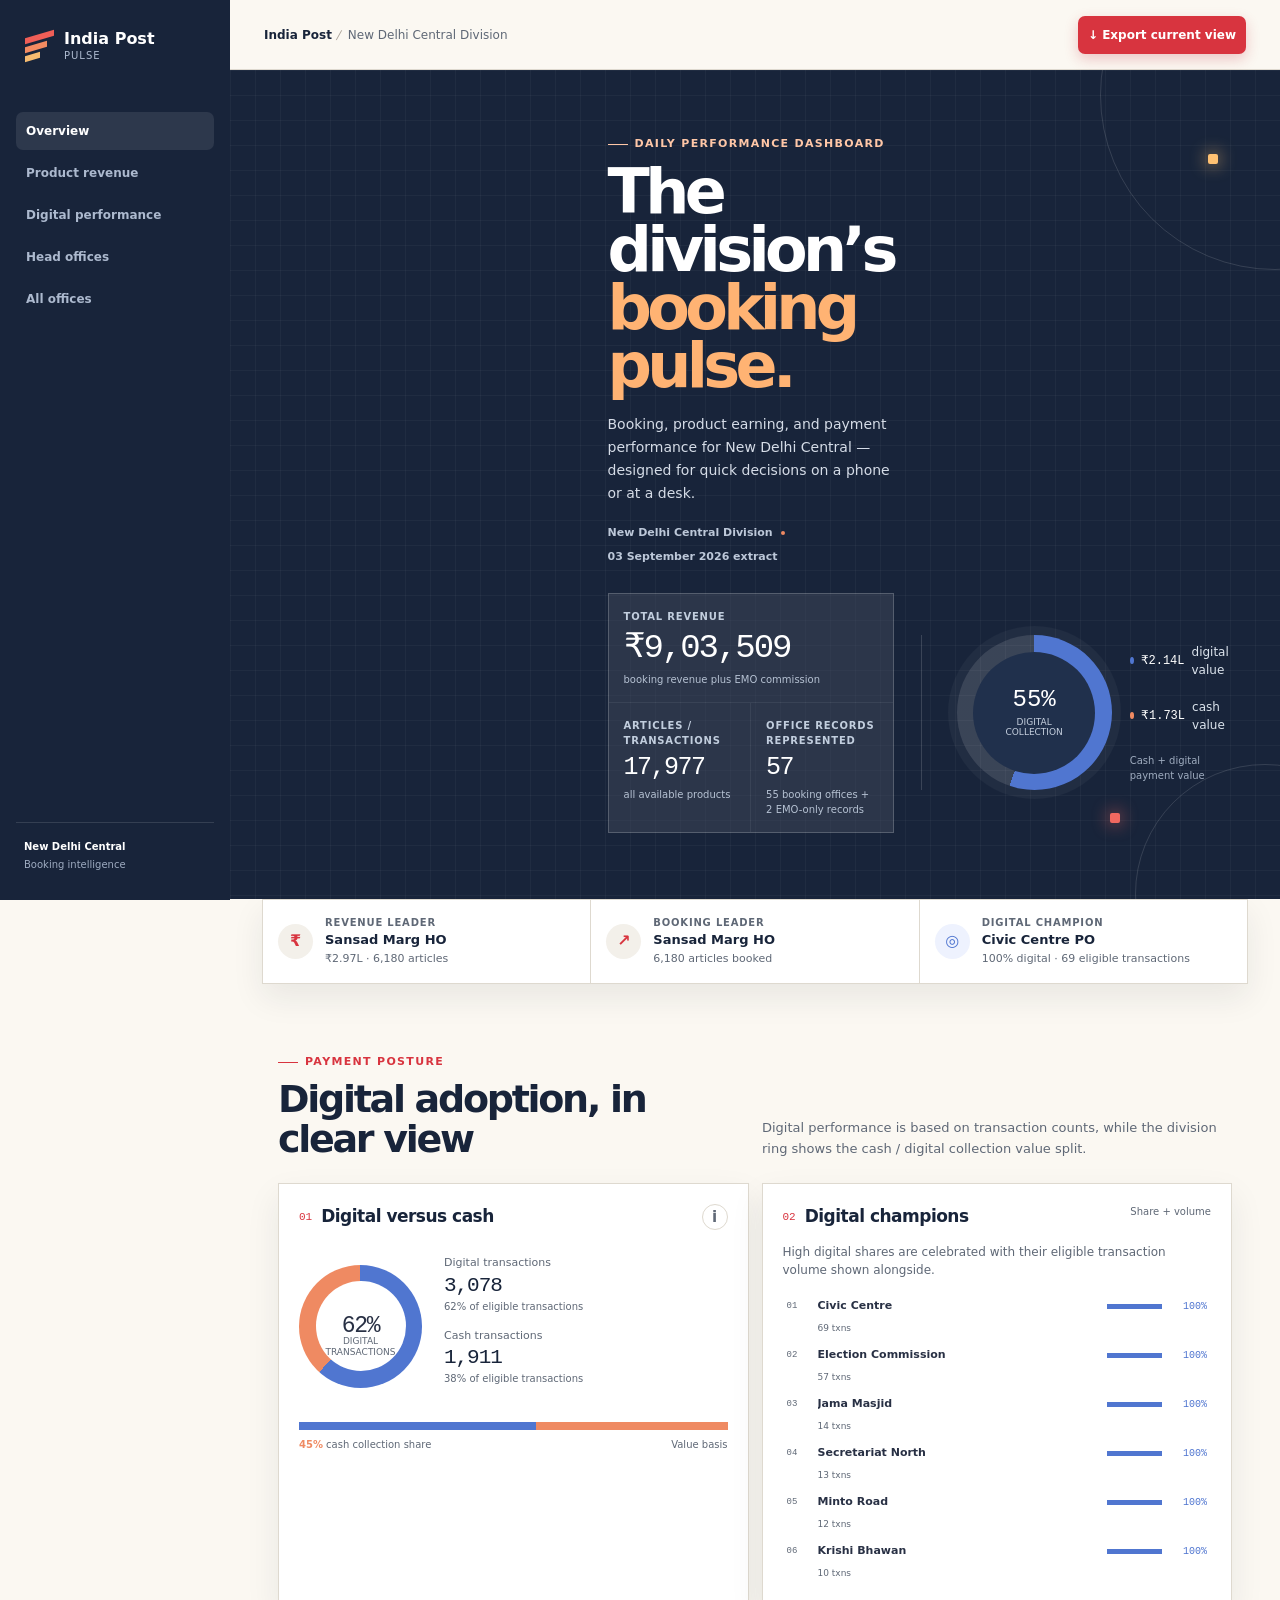
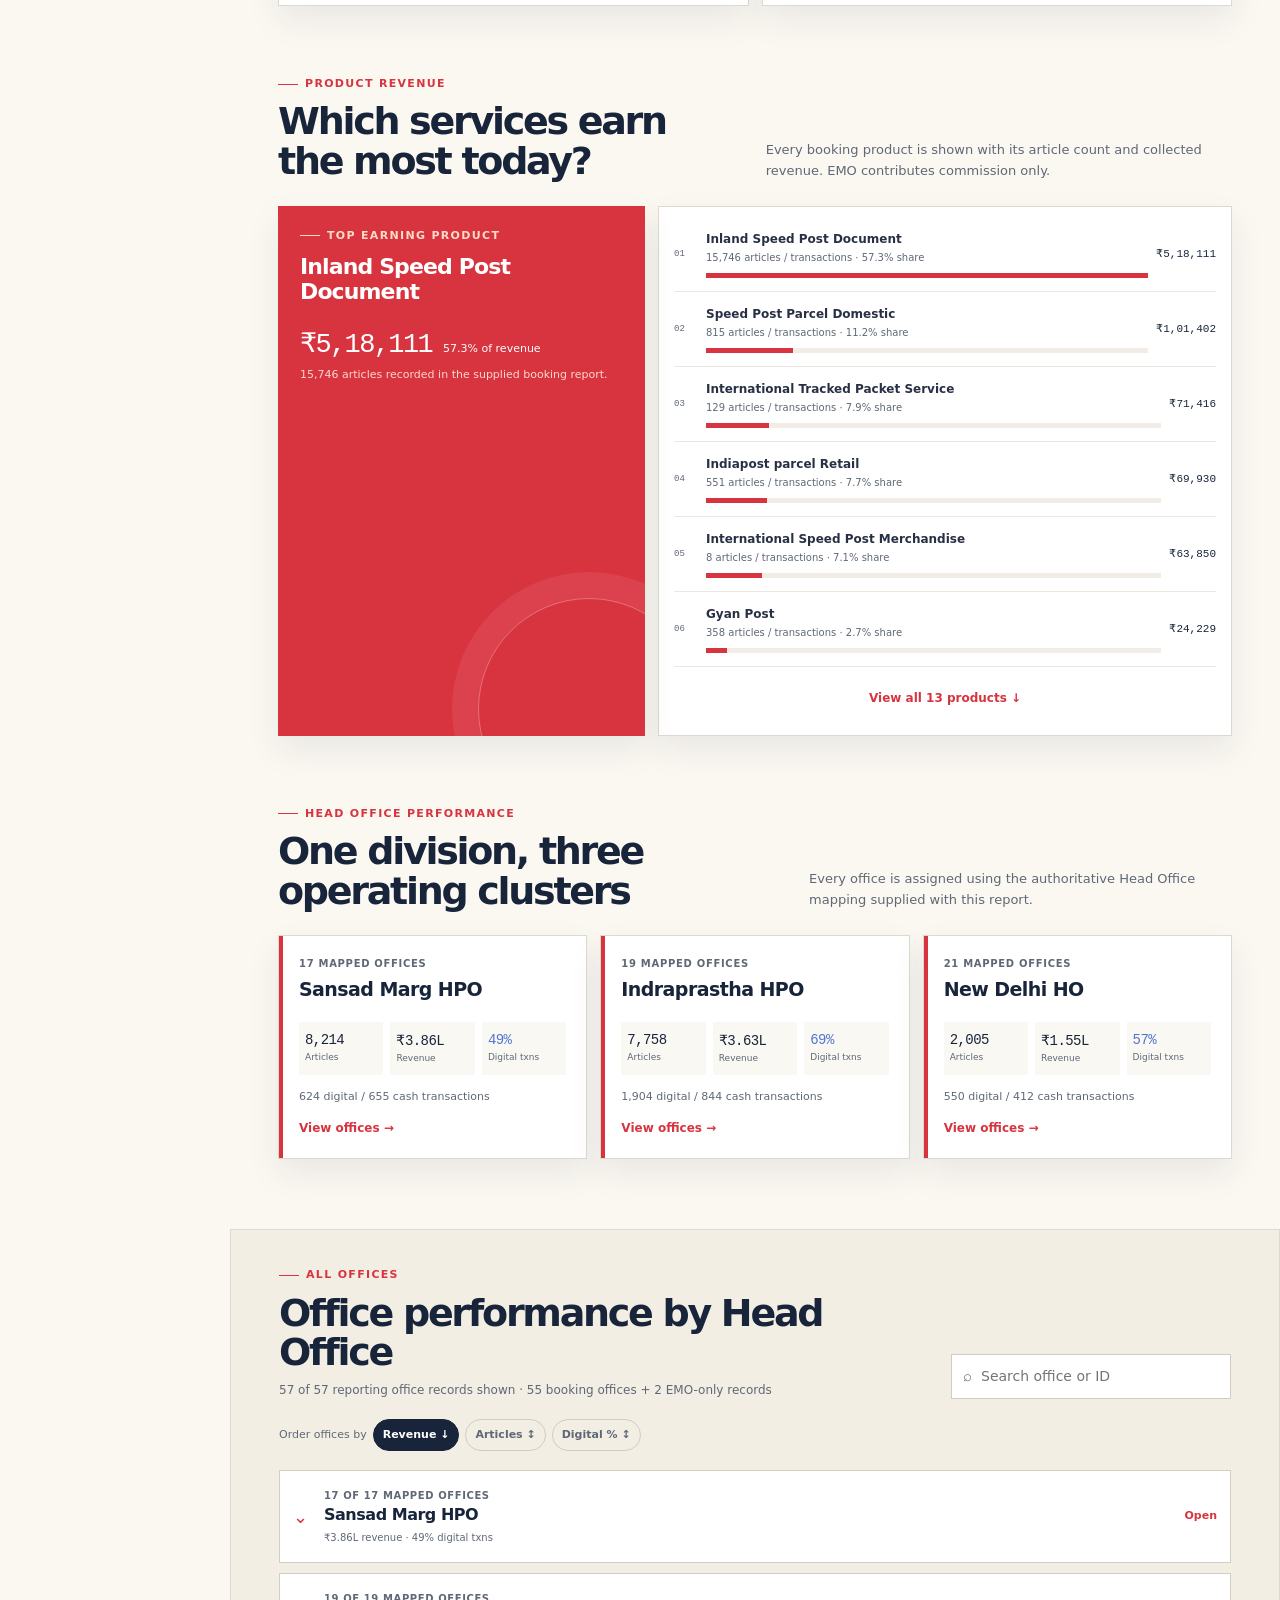
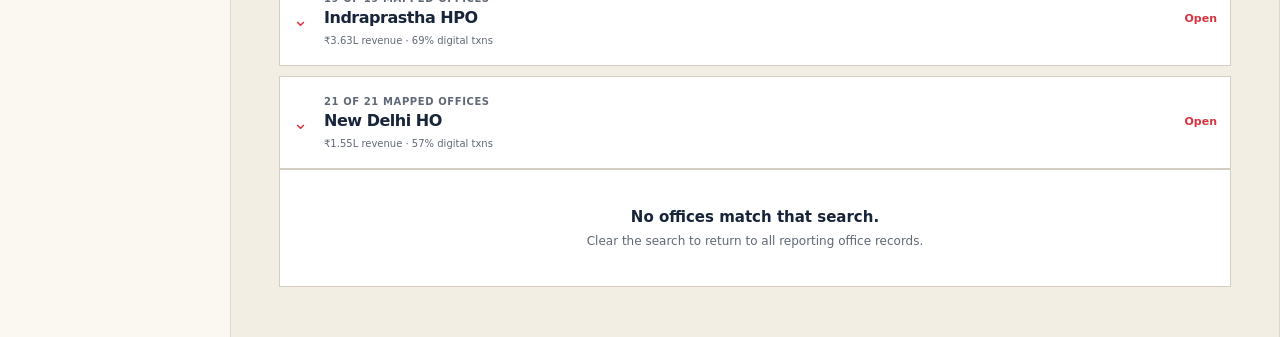
==== index.html @ abb24cf6 "Add files via upload" ====
<!doctype html>
<html lang="en">
<head>
  <meta charset="UTF-8" />
  <meta name="viewport" content="width=device-width, initial-scale=1.0" />
  <meta name="theme-color" content="#18243a" />
  <title>India Post Pulse — New Delhi Central</title>
  <link rel="stylesheet" href="styles.css" />
</head>
<body>
  <a class="skip-link" href="#head-offices">Skip to Head Office performance</a>
  <aside class="rail" aria-label="Dashboard navigation">
    <a class="brand" href="#overview"><span class="brand-seal" aria-hidden="true"><i></i><i></i><i></i></span><span><b>India Post</b><small>Pulse</small></span></a>
    <nav><a href="#overview" class="active">Overview</a><a href="#products">Product revenue</a><a href="#digital">Digital performance</a><a href="#head-offices">Head offices</a><a href="#all-offices">All offices</a></nav>
    <p class="rail-note"><b>New Delhi Central</b><span>Booking intelligence</span></p>
  </aside>
  <main>
    <header class="masthead">
      <p><span>India Post</span><i>/</i> New Delhi Central Division</p>
      <button class="export" type="button" data-action="export" onclick="reportAction(this)">↓ Export current view</button>
    </header>

    <section class="hero" id="overview" aria-labelledby="hero-title">
      <div class="route-art" aria-hidden="true"><i class="orbit a"></i><i class="orbit b"></i><i class="parcel p1"></i><i class="parcel p2"></i></div>
      <div class="hero-intro"><p class="kicker"><span></span> Daily performance dashboard</p><h1 id="hero-title">The division’s<br><em>booking pulse.</em></h1><p>Booking, product earning, and payment performance for New Delhi Central — designed for quick decisions on a phone or at a desk.</p><div class="hero-meta"><span>New Delhi Central Division</span><i></i><span>03 September 2026 extract</span></div></div>
      <div class="hero-kpis" aria-label="Consolidated key performance indicators">
        <article><p>Total revenue</p><strong id="revenue-total">—</strong><small id="revenue-note">booking revenue plus EMO commission</small></article>
        <article><p>Articles / transactions</p><strong id="article-total">—</strong><small>all available products</small></article>
        <article><p>Office records represented</p><strong id="office-total">—</strong><small>55 booking offices + 2 EMO-only records</small></article>
      </div>
      <div class="hero-mix"><div class="hero-ring" id="hero-ring"><div><b id="digital-value-pct">—</b><span>digital<br>collection</span></div></div><p><span class="dot blue"></span><b id="digital-value">—</b> digital value</p><p><span class="dot orange"></span><b id="cash-value">—</b> cash value</p><small>Cash + digital payment value</small></div>
    </section>

    <section class="quick-signals" aria-label="Data-derived performance insights">
      <article><span>₹</span><div><p>Revenue leader</p><strong id="revenue-leader">Loading</strong><small id="revenue-leader-detail">—</small></div></article>
      <article><span>↗</span><div><p>Booking leader</p><strong id="article-leader">Loading</strong><small id="article-leader-detail">—</small></div></article>
      <article class="digital-signal"><span>◎</span><div><p>Digital champion</p><strong id="digital-leader">Loading</strong><small id="digital-leader-detail">—</small></div></article>
    </section>

    <section class="section-heading" id="digital"><div><p class="kicker dark"><span></span> Payment posture</p><h2>Digital adoption, in clear view</h2></div><p>Digital performance is based on transaction counts, while the division ring shows the cash / digital collection value split.</p></section>
    <section class="digital-grid">
      <article class="split-card"><div class="card-heading"><div><span>01</span><h3>Digital versus cash</h3></div><button type="button" data-action="mix-info" onclick="reportAction(this)" aria-label="Explain the payment calculations">i</button></div><div class="split-main"><div class="value-ring" id="transaction-ring"><b id="digital-txn-pct">—</b><small>digital<br>transactions</small></div><div class="transaction-stat"><p>Digital transactions</p><strong id="digital-count">—</strong><small id="digital-count-detail">—</small><p>Cash transactions</p><strong id="cash-count">—</strong><small id="cash-count-detail">—</small></div></div><div class="value-bar"><i id="digital-bar"></i></div><div class="split-caption"><span><b id="cash-value-pct">—</b> cash collection share</span><span>Value basis</span></div></article>
      <article class="champion-card"><div class="card-heading"><div><span>02</span><h3>Digital champions</h3></div><small>Share + volume</small></div><p class="card-copy">High digital shares are celebrated with their eligible transaction volume shown alongside.</p><div id="champion-list" class="champion-list"></div></article>
    </section>

    <section class="section-heading" id="products"><div><p class="kicker dark"><span></span> Product revenue</p><h2>Which services earn the most today?</h2></div><p>Every booking product is shown with its article count and collected revenue. EMO contributes commission only.</p></section>
    <section class="product-section">
      <article class="product-highlight"><p class="kicker"><span></span> Top earning product</p><strong id="top-product-name">Loading</strong><div><b id="top-product-revenue">—</b><span id="top-product-share">—</span></div><p id="top-product-detail">—</p></article>
      <div><div class="product-list" id="product-list" aria-label="Revenue by product and service"></div><button class="view-products" id="view-products" type="button" data-action="products" onclick="reportAction(this)" aria-expanded="false">View all products <span>↓</span></button></div>
    </section>

    <section class="section-heading" id="head-offices"><div><p class="kicker dark"><span></span> Head Office performance</p><h2>One division, three operating clusters</h2></div><p>Every office is assigned using the authoritative Head Office mapping supplied with this report.</p></section>
    <section class="hpo-summary" id="hpo-summary" aria-label="Head Office performance summary"></section>

    <section class="office-section" id="all-offices" aria-labelledby="offices-title">
      <div class="office-head"><div><p class="kicker dark"><span></span> All offices</p><h2 id="offices-title">Office performance by Head Office</h2><p id="office-status" role="status">Preparing grouped office performance</p></div><label class="search"><span aria-hidden="true">⌕</span><span class="visually-hidden">Search offices</span><input id="office-search" type="search" placeholder="Search office or ID" autocomplete="off"><button type="button" data-action="clear-search" onclick="reportAction(this)" hidden aria-label="Clear office search">×</button></label></div>
      <div class="sort-row"><span>Order offices by</span><button type="button" data-action="sort" data-key="revenue" onclick="reportAction(this)" class="active">Revenue <i>↓</i></button><button type="button" data-action="sort" data-key="articles" onclick="reportAction(this)">Articles <i>↕</i></button><button type="button" data-action="sort" data-key="digitalTxnPct" onclick="reportAction(this)">Digital % <i>↕</i></button></div>
      <div id="office-groups" class="office-groups"></div>
      <div id="empty-state" class="empty" hidden><b>No offices match that search.</b><span>Clear the search to return to all reporting office records.</span></div>
    </section>
  </main>
  <nav class="mobile-nav" aria-label="Mobile dashboard navigation"><a href="#overview">Overview</a><a href="#products">Products</a><a href="#digital">Digital</a><a href="#head-offices">HPO</a><a href="#all-offices">Offices</a></nav>
  <dialog id="office-dialog" aria-labelledby="office-dialog-title"><button type="button" class="close" data-action="close-office" onclick="reportAction(this)" aria-label="Close office detail">×</button><div id="office-dialog-content"></div></dialog>
  <div id="toast" class="toast" role="status" aria-live="polite" hidden></div>
  <script src="app.js"></script>
</body>
</html>
---- styles.css ----
:root{--ink:#18243a;--ink2:#243553;--red:#d8343f;--red2:#a9192d;--orange:#ef8a62;--paper:#fbf8f2;--cream:#f3eee4;--white:#fff;--line:#ded9cf;--text:#283044;--muted:#5f6876;--digital:#5076d0;--mint:#29795f;--shadow:0 14px 32px rgba(30,39,56,.08);--sans:Inter,ui-sans-serif,system-ui,-apple-system,BlinkMacSystemFont,"Segoe UI",sans-serif;--mono:"SFMono-Regular",Consolas,monospace}*{box-sizing:border-box}html{scroll-behavior:smooth}body{margin:0;background:var(--paper);color:var(--text);font:16px/1.5 var(--sans)}button,input{font:inherit}button{cursor:pointer}button:focus-visible,a:focus-visible,input:focus-visible{outline:3px solid #f6b34d;outline-offset:3px}.skip-link{position:fixed;z-index:100;top:-60px;left:16px;padding:10px 14px;background:var(--ink);color:#fff;text-decoration:none}.skip-link:focus{top:14px}.visually-hidden{position:absolute;width:1px;height:1px;overflow:hidden;clip-path:inset(50%);white-space:nowrap}.rail{display:none}main{padding-bottom:67px}.masthead{display:flex;align-items:center;justify-content:space-between;min-height:58px;padding:0 17px;border-bottom:1px solid var(--line);background:var(--paper)}.masthead p{margin:0;color:var(--muted);font-size:12px}.masthead p span{color:var(--ink);font-weight:800}.masthead p i{padding:0 4px;color:#aca399}.export{min-height:38px;border:0;border-radius:7px;padding:0 10px;background:var(--red);color:#fff;font-size:12px;font-weight:800;box-shadow:0 5px 14px rgba(190,30,48,.23);transition:.18s}.export:hover{background:var(--red2);transform:translateY(-1px)}.hero{position:relative;isolation:isolate;display:grid;gap:27px;overflow:hidden;padding:39px 20px 29px;background:var(--ink);color:#fff}.hero:before{position:absolute;z-index:-2;inset:0;background:radial-gradient(circle at 93% 10%,rgba(231,88,70,.57),transparent 30%),radial-gradient(circle at 22% 100%,rgba(240,158,77,.18),transparent 30%),linear-gradient(122deg,#142036,#213251)}.hero:after{position:absolute;z-index:-1;inset:0;background-image:linear-gradient(rgba(255,255,255,.035) 1px,transparent 1px),linear-gradient(90deg,rgba(255,255,255,.035) 1px,transparent 1px);background-size:25px 25px;content:""}.hero-intro{position:relative;max-width:500px}.kicker{display:flex;align-items:center;gap:7px;margin:0 0 10px;color:#ffc7a7;font-size:11px;font-weight:850;letter-spacing:.12em;text-transform:uppercase}.kicker span{width:20px;height:1px;background:currentColor}.kicker.dark{color:var(--red)}h1,h2,h3,p{margin:0}h1{font-size:clamp(43px,13vw,62px);letter-spacing:-.075em;line-height:.94}h1 em{color:#ffb373;font-style:normal}.hero-intro>p:not(.kicker){max-width:430px;margin-top:17px;color:#d5dce7;font-size:14px;line-height:1.65}.hero-meta{display:flex;align-items:center;flex-wrap:wrap;gap:8px;margin-top:20px;color:#bdc8d9;font-size:11px;font-weight:650}.hero-meta i{width:4px;height:4px;border-radius:50%;background:var(--orange)}.hero-kpis{display:grid;grid-template-columns:1fr 1fr;gap:1px;border:1px solid rgba(255,255,255,.14);background:rgba(255,255,255,.14)}.hero-kpis article{min-height:102px;padding:15px;background:rgba(20,32,54,.36)}.hero-kpis article:first-child{grid-column:span 2}.hero-kpis p{color:#c2cede;font-size:10px;font-weight:800;letter-spacing:.08em;text-transform:uppercase}.hero-kpis strong{display:block;margin-top:7px;color:#fff;font:25px/1 var(--mono);letter-spacing:-.06em}.hero-kpis article:first-child strong{font-size:34px}.hero-kpis small{display:block;margin-top:7px;color:#b6c2d3;font-size:10px}.hero-mix{display:grid;grid-template-columns:126px 1fr;align-items:center;column-gap:18px;row-gap:5px;padding-top:22px;border-top:1px solid rgba(255,255,255,.18)}.hero-ring,.value-ring{--progress:0;display:grid;place-items:center;border-radius:50%;background:conic-gradient(var(--digital) calc(var(--progress)*1%),rgba(255,255,255,.15) 0)}.hero-ring{grid-row:span 3;width:126px;height:126px;box-shadow:0 0 0 9px rgba(255,255,255,.04)}.hero-ring>div{display:grid;place-content:center;width:98px;height:98px;border-radius:50%;background:#20304c;text-align:center}.hero-ring b{font:24px/1 var(--mono)}.hero-ring span{margin-top:5px;color:#c6d0df;font-size:9px;line-height:1.2;text-transform:uppercase}.hero-mix p{display:flex;align-items:center;gap:7px;color:#dce4ed;font-size:12px}.hero-mix p b{margin-left:auto;color:#fff;font:12px var(--mono)}.hero-mix small{grid-column:2;color:#9facbf;font-size:10px}.dot{width:7px;height:7px;border-radius:50%}.blue{background:var(--digital)}.orange{background:var(--orange)}.route-art>*{position:absolute;pointer-events:none}.orbit{border:1px solid rgba(255,255,255,.13);border-radius:50%}.orbit.a{width:350px;height:350px;right:-170px;top:-150px}.orbit.b{width:260px;height:260px;right:-115px;bottom:-125px}.parcel{width:10px;height:10px;border-radius:2px;box-shadow:0 0 17px #ffc172}.p1{top:84px;right:62px;background:#ffc172;animation:parcel-a 7s ease-in-out infinite}.p2{right:160px;bottom:76px;background:#f16860;box-shadow:0 0 17px #f16860;animation:parcel-b 8s ease-in-out infinite}@keyframes parcel-a{50%{transform:translate(-15px,13px)}}@keyframes parcel-b{50%{transform:translate(14px,-12px)}}.quick-signals{display:grid;grid-template-columns:1fr;gap:1px;margin:0 15px;border:1px solid var(--line);background:var(--line);box-shadow:var(--shadow)}.quick-signals article{display:flex;align-items:center;gap:12px;min-width:0;padding:15px;background:#fff}.quick-signals article>span{display:grid;place-items:center;flex:0 0 35px;width:35px;height:35px;border-radius:50%;background:#f3f0ea;color:var(--red);font-size:16px;font-weight:850}.quick-signals .digital-signal>span{background:#eef2fe;color:var(--digital)}.quick-signals p{color:var(--muted);font-size:10px;font-weight:800;letter-spacing:.08em;text-transform:uppercase}.quick-signals strong,.quick-signals small{display:block;overflow:hidden;text-overflow:ellipsis;white-space:nowrap}.quick-signals strong{color:var(--ink);font-size:13px}.quick-signals small{margin-top:2px;color:var(--muted);font-size:11px}.section-heading{display:grid;gap:13px;padding:53px 20px 19px}.section-heading h2,.office-section h2{color:var(--ink);font-size:clamp(28px,8vw,38px);letter-spacing:-.06em;line-height:1.04}.section-heading>p{max-width:470px;color:var(--muted);font-size:13px;line-height:1.6}.digital-grid{display:grid;gap:13px;padding:0 20px}.split-card,.champion-card,.product-section>div,.hpo-card,.office-section{border:1px solid var(--line);background:#fff;box-shadow:var(--shadow)}.split-card,.champion-card{padding:20px}.card-heading{display:flex;align-items:start;justify-content:space-between;gap:12px}.card-heading>div{display:flex;align-items:center;gap:9px}.card-heading>div>span{color:var(--red);font:11px var(--mono)}h3{color:var(--ink);font-size:17px;letter-spacing:-.03em}.card-heading button{display:grid;place-items:center;width:26px;height:26px;border:1px solid var(--line);border-radius:50%;background:#fff;color:var(--muted);font-weight:800}.card-heading small{color:var(--muted);font-size:10px}.split-main{display:flex;align-items:center;gap:22px;margin:25px 0}.value-ring{position:relative;width:123px;height:123px;flex:0 0 123px;background:conic-gradient(var(--digital) calc(var(--progress)*1%),var(--orange) 0)}.value-ring:before{width:90px;height:90px;border-radius:50%;background:#fff;content:""}.value-ring b,.value-ring small{position:absolute}.value-ring b{font:23px/1 var(--mono);letter-spacing:-.06em}.value-ring small{margin-top:41px;color:var(--muted);font-size:9px;line-height:1.2;text-align:center;text-transform:uppercase}.transaction-stat{display:grid;gap:3px}.transaction-stat p{color:var(--muted);font-size:11px}.transaction-stat strong{color:var(--ink);font:21px/1 var(--mono);letter-spacing:-.05em}.transaction-stat small{margin-bottom:11px;color:var(--muted);font-size:10px}.value-bar{height:8px;background:var(--orange)}.value-bar i{display:block;width:0;height:100%;background:var(--digital);transition:width .8s cubic-bezier(.16,1,.3,1)}.split-caption{display:flex;justify-content:space-between;margin-top:7px;color:var(--muted);font-size:10px}.split-caption b{color:var(--orange)}.card-copy{margin:13px 0 15px;color:var(--muted);font-size:12px;line-height:1.5}.champion-list{display:grid;gap:3px}.champion{display:grid;grid-template-columns:23px minmax(0,1fr) 55px 37px;align-items:center;gap:8px;width:100%;min-height:40px;border:0;border-radius:5px;padding:4px;background:transparent;color:var(--text);text-align:left;transition:.15s}.champion:hover{background:#f2f5fe}.champion .rank{color:var(--muted);font:9px var(--mono)}.champion-name{overflow:hidden;font-size:11px;font-weight:750;text-overflow:ellipsis;white-space:nowrap}.champion-bar{height:5px;overflow:hidden;background:#e7ebf7}.champion-bar i{display:block;width:0;height:100%;background:var(--digital);transition:width .7s cubic-bezier(.16,1,.3,1)}.champion b{color:var(--digital);font:10px var(--mono);text-align:right}.champion small{grid-column:2/5;color:var(--muted);font-size:9px}.product-section{display:grid;gap:13px;padding:0 20px}.product-highlight{position:relative;overflow:hidden;min-height:205px;padding:22px;background:var(--red);color:#fff;box-shadow:var(--shadow)}.product-highlight:after{position:absolute;right:-55px;bottom:-84px;width:220px;height:220px;border:1px solid rgba(255,255,255,.3);border-radius:50%;box-shadow:0 0 0 26px rgba(255,255,255,.07);content:""}.product-highlight .kicker{color:#ffdbc7}.product-highlight>strong{position:relative;z-index:1;display:block;max-width:260px;font-size:22px;letter-spacing:-.04em;line-height:1.15}.product-highlight>div{position:relative;z-index:1;display:flex;align-items:baseline;gap:11px;margin-top:27px}.product-highlight>div b{font:27px/1 var(--mono);letter-spacing:-.06em}.product-highlight>div span{font-size:11px}.product-highlight>p:last-child{position:relative;z-index:1;margin-top:8px;color:#ffd8ce;font-size:11px}.product-section>div{padding:10px 15px 15px}.product-list{display:grid}.product-row{display:grid;grid-template-columns:24px minmax(0,1fr) auto;align-items:center;gap:8px;width:100%;border:0;border-bottom:1px solid #ede8df;padding:13px 0;background:transparent;color:var(--text);text-align:left}.product-row:hover strong{color:var(--red)}.product-rank{color:var(--muted);font:9px var(--mono)}.product-row strong,.product-row small{display:block}.product-row strong{overflow:hidden;font-size:12px;text-overflow:ellipsis;white-space:nowrap}.product-row small{margin-top:2px;color:var(--muted);font-size:10px}.product-row>b{color:var(--ink);font:11px var(--mono);text-align:right}.product-track{display:block;overflow:hidden;height:5px;margin-top:8px;background:#f1ece5}.product-track i{display:block;width:0;height:100%;background:var(--red);transition:width .75s cubic-bezier(.16,1,.3,1)}.view-products{width:100%;min-height:43px;margin-top:10px;border:0;background:transparent;color:var(--red);font-size:12px;font-weight:800}.hpo-summary{display:grid;gap:13px;padding:0 20px}.hpo-card{position:relative;overflow:hidden;padding:20px}.hpo-card:before{position:absolute;left:0;top:0;width:4px;height:100%;background:var(--red);content:""}.hpo-label{color:var(--muted);font-size:10px;font-weight:800;letter-spacing:.07em;text-transform:uppercase}.hpo-card h3{margin-top:4px;font-size:19px}.hpo-stats{display:grid;grid-template-columns:repeat(3,1fr);gap:7px;margin-top:18px}.hpo-stats span{min-width:0;padding:10px 6px;background:#faf8f3}.hpo-stats b,.hpo-stats small{display:block}.hpo-stats b{overflow:hidden;color:var(--ink);font:14px var(--mono);letter-spacing:-.04em;text-overflow:ellipsis}.hpo-stats small{margin-top:3px;color:var(--muted);font-size:9px}.hpo-digital b{color:var(--digital)}.hpo-foot{margin-top:14px;color:var(--muted);font-size:11px}.hpo-card a{display:inline-block;margin-top:13px;color:var(--red);font-size:12px;font-weight:800;text-decoration:none}.office-section{margin-top:53px;padding:28px 20px 76px;background:var(--cream);box-shadow:none}.office-head{display:grid;gap:18px}.office-head>div>p:last-child{margin-top:8px;color:var(--muted);font-size:12px}.search{display:flex;align-items:center;gap:7px;min-height:45px;border:1px solid #d2cbbf;background:#fff;padding:0 11px;color:var(--muted)}.search input{min-width:0;flex:1;border:0;outline:0;background:transparent;color:var(--text);font-size:14px}.search button{border:0;background:transparent;color:var(--muted);font-size:20px}.sort-row{display:flex;align-items:center;gap:6px;overflow:auto;margin-top:20px;padding-bottom:2px;scrollbar-width:none}.sort-row>span{flex:0 0 auto;color:var(--muted);font-size:11px}.sort-row button{flex:0 0 auto;border:1px solid #d2cbbf;border-radius:999px;padding:7px 9px;background:transparent;color:var(--muted);font-size:11px;font-weight:800}.sort-row button.active{border-color:var(--ink);background:var(--ink);color:#fff}.sort-row i{font-style:normal}.office-groups{display:grid;gap:10px;margin-top:17px}.office-group{border:1px solid #d4cdc1;background:#fff}.office-group summary{display:grid;grid-template-columns:24px minmax(0,1fr) auto;align-items:center;gap:7px;min-height:91px;padding:13px;list-style:none;cursor:pointer}.office-group summary::-webkit-details-marker{display:none}.group-chevron{color:var(--red);font-size:18px;transition:transform .2s}.office-group[open] .group-chevron{transform:rotate(180deg)}.office-group summary p{color:var(--muted);font-size:10px;font-weight:800;letter-spacing:.06em;text-transform:uppercase}.office-group summary h3{font-size:16px}.office-group summary small{display:block;margin-top:3px;color:var(--muted);font-size:10px}.office-group summary strong{color:var(--red);font-size:11px}.office-cards{display:grid;gap:8px;padding:0 10px 12px;animation:expand .24s ease-out}@keyframes expand{from{opacity:0;transform:translateY(-4px)}to{opacity:1;transform:none}}.office-card{padding:13px;border:1px solid #e6e1d8;background:#fff}.office-card.digital-good{border-left:4px solid var(--digital);background:#f9fbff}.office-open{position:relative;width:100%;border:0;padding:0 26px 0 0;background:transparent;color:var(--text);text-align:left}.office-open strong,.office-open small{display:block}.office-open strong{font-size:13px}.office-open small{margin-top:2px;color:var(--muted);font:10px var(--mono)}.office-arrow{position:absolute;right:3px;top:4px;color:var(--red);font-size:18px}.office-values{display:grid;grid-template-columns:1fr 1.2fr .8fr;gap:5px;margin-top:13px}.office-values span{min-width:0}.office-values small,.office-values b{display:block}.office-values small{color:var(--muted);font-size:9px;text-transform:uppercase}.office-values b{overflow:hidden;margin-top:3px;color:var(--ink);font:11px var(--mono);text-overflow:ellipsis;white-space:nowrap}.digital-stat b{color:var(--digital)}.office-mix{position:relative;height:5px;margin-top:11px;background:var(--orange)}.office-mix i{display:block;height:100%;background:var(--digital)}.office-mix small{display:block;margin-top:5px;color:var(--muted);font-size:9px}.empty{display:grid;gap:3px;padding:36px 15px;border:1px solid #d4cdc1;background:#fff;text-align:center}.empty b{color:var(--ink)}.empty span{color:var(--muted);font-size:12px}.mobile-nav{position:fixed;z-index:8;bottom:0;left:0;right:0;display:flex;justify-content:space-around;border-top:1px solid #d7d2c8;background:rgba(255,255,255,.97);box-shadow:0 -8px 22px rgba(25,33,48,.08);backdrop-filter:blur(7px)}.mobile-nav a{padding:11px 5px;color:var(--muted);font-size:10px;font-weight:800;text-decoration:none}.mobile-nav a:first-child{color:var(--red)}dialog{width:min(680px,calc(100vw - 30px));border:0;border-radius:11px;padding:25px;background:#fff;color:var(--text);box-shadow:0 24px 75px rgba(12,20,33,.4)}dialog::backdrop{background:rgba(15,25,43,.72);backdrop-filter:blur(3px)}.close{position:absolute;right:14px;top:14px;width:30px;height:30px;border:1px solid var(--line);border-radius:50%;background:#fff;color:var(--muted);font-size:19px}.dialog-sub{margin-top:5px;color:var(--muted);font:10px var(--mono)}.dialog-kpis{display:grid;grid-template-columns:1fr 1fr;gap:1px;margin-top:21px;background:var(--line)}.dialog-kpis span{padding:11px;background:#faf8f3}.dialog-kpis small,.dialog-kpis b{display:block}.dialog-kpis small{color:var(--muted);font-size:9px;text-transform:uppercase}.dialog-kpis b{margin-top:4px;color:var(--ink);font:14px var(--mono)}.dialog-kpis span:nth-child(3) b{color:var(--digital)}.dialog-mix{margin:20px 0}.dialog-mix p{display:flex;justify-content:space-between;color:var(--muted);font-size:10px}.dialog-mix i{display:block;height:8px;margin-top:7px;background:var(--orange)}.dialog-mix b{display:block;height:100%;background:var(--digital)}.dialog-products{display:grid;gap:8px;margin:11px 0 0;padding:0;list-style:none}.dialog-products li{display:flex;justify-content:space-between;gap:11px;padding:8px 0;border-top:1px solid var(--line);color:var(--muted);font-size:10px}.dialog-products b{color:var(--ink);font:10px var(--mono);white-space:nowrap}.toast{position:fixed;z-index:11;bottom:68px;right:15px;left:15px;padding:12px;background:var(--ink);color:#fff;box-shadow:var(--shadow);font-size:12px}.toast.show{animation:toast .2s ease-out}@keyframes toast{from{transform:translateY(8px);opacity:0}to{transform:none;opacity:1}}@media(min-width:720px){body{font-size:15px}.mobile-nav{display:none}main{margin-left:230px;padding-bottom:0}.rail{position:fixed;z-index:9;inset:0 auto 0 0;display:flex;flex-direction:column;width:230px;padding:28px 16px;background:var(--ink)}.brand{display:flex;align-items:center;gap:10px;padding:3px 9px;color:#fff;text-decoration:none}.brand-seal{display:grid;gap:3px;width:29px;transform:skewY(-16deg)}.brand-seal i{height:6px;background:#ef5e57}.brand-seal i:nth-child(2){width:22px;background:#f38b61}.brand-seal i:nth-child(3){width:15px;background:#f6bb70}.brand b,.brand small{display:block;line-height:1}.brand b{font-size:16px}.brand small{margin-top:4px;color:#aebbd0;font-size:10px;letter-spacing:.1em;text-transform:uppercase}.rail nav{display:grid;gap:4px;margin-top:48px}.rail nav a{border-radius:7px;padding:10px;color:#acb9ce;font-size:12px;font-weight:700;text-decoration:none}.rail nav a:hover,.rail nav .active{background:rgba(255,255,255,.09);color:#fff}.rail-note{margin-top:auto;padding:16px 8px 0;border-top:1px solid rgba(255,255,255,.12);color:#9eabc0;font-size:10px}.rail-note b,.rail-note span{display:block}.rail-note b{color:#fff}.rail-note span{margin-top:3px}.masthead{min-height:70px;padding:0 34px}.hero{grid-template-columns:minmax(330px,1.15fr) minmax(280px,.85fr);padding:66px 48px}.hero-mix{grid-column:2;grid-row:1/3;align-self:end}.hero-kpis{grid-column:1}.quick-signals{grid-template-columns:repeat(3,1fr);margin:0 32px}.quick-signals article{min-height:80px}.section-heading{display:flex;align-items:end;justify-content:space-between;gap:30px;padding:70px 48px 24px}.digital-grid{grid-template-columns:1fr 1fr;padding:0 48px}.product-section{grid-template-columns:.78fr 1.22fr;padding:0 48px}.hpo-summary{grid-template-columns:repeat(3,1fr);padding:0 48px}.office-section{margin-top:70px;padding:37px 48px 50px}.office-head{grid-template-columns:1fr 280px;align-items:end}.office-cards{grid-template-columns:repeat(2,1fr)}.toast{right:24px;left:auto;bottom:22px;max-width:330px}}@media(min-width:1100px){.hero{grid-template-columns:1.1fr .8fr .65fr;min-height:440px}.hero-mix{grid-column:3;grid-row:auto;align-self:center;border-left:1px solid rgba(255,255,255,.15);border-top:0;padding:0 0 0 35px}.hero-kpis{grid-column:2;align-self:end}.hero-ring{width:155px;height:155px}.hero-ring>div{width:122px;height:122px}.hero-mix{grid-template-columns:155px 1fr}.product-highlight{min-height:100%}.office-cards{grid-template-columns:repeat(3,1fr)}}@media(prefers-reduced-motion:reduce){*,*::before,*::after{scroll-behavior:auto!important;animation-duration:.01ms!important;animation-iteration-count:1!important;transition-duration:.01ms!important}}
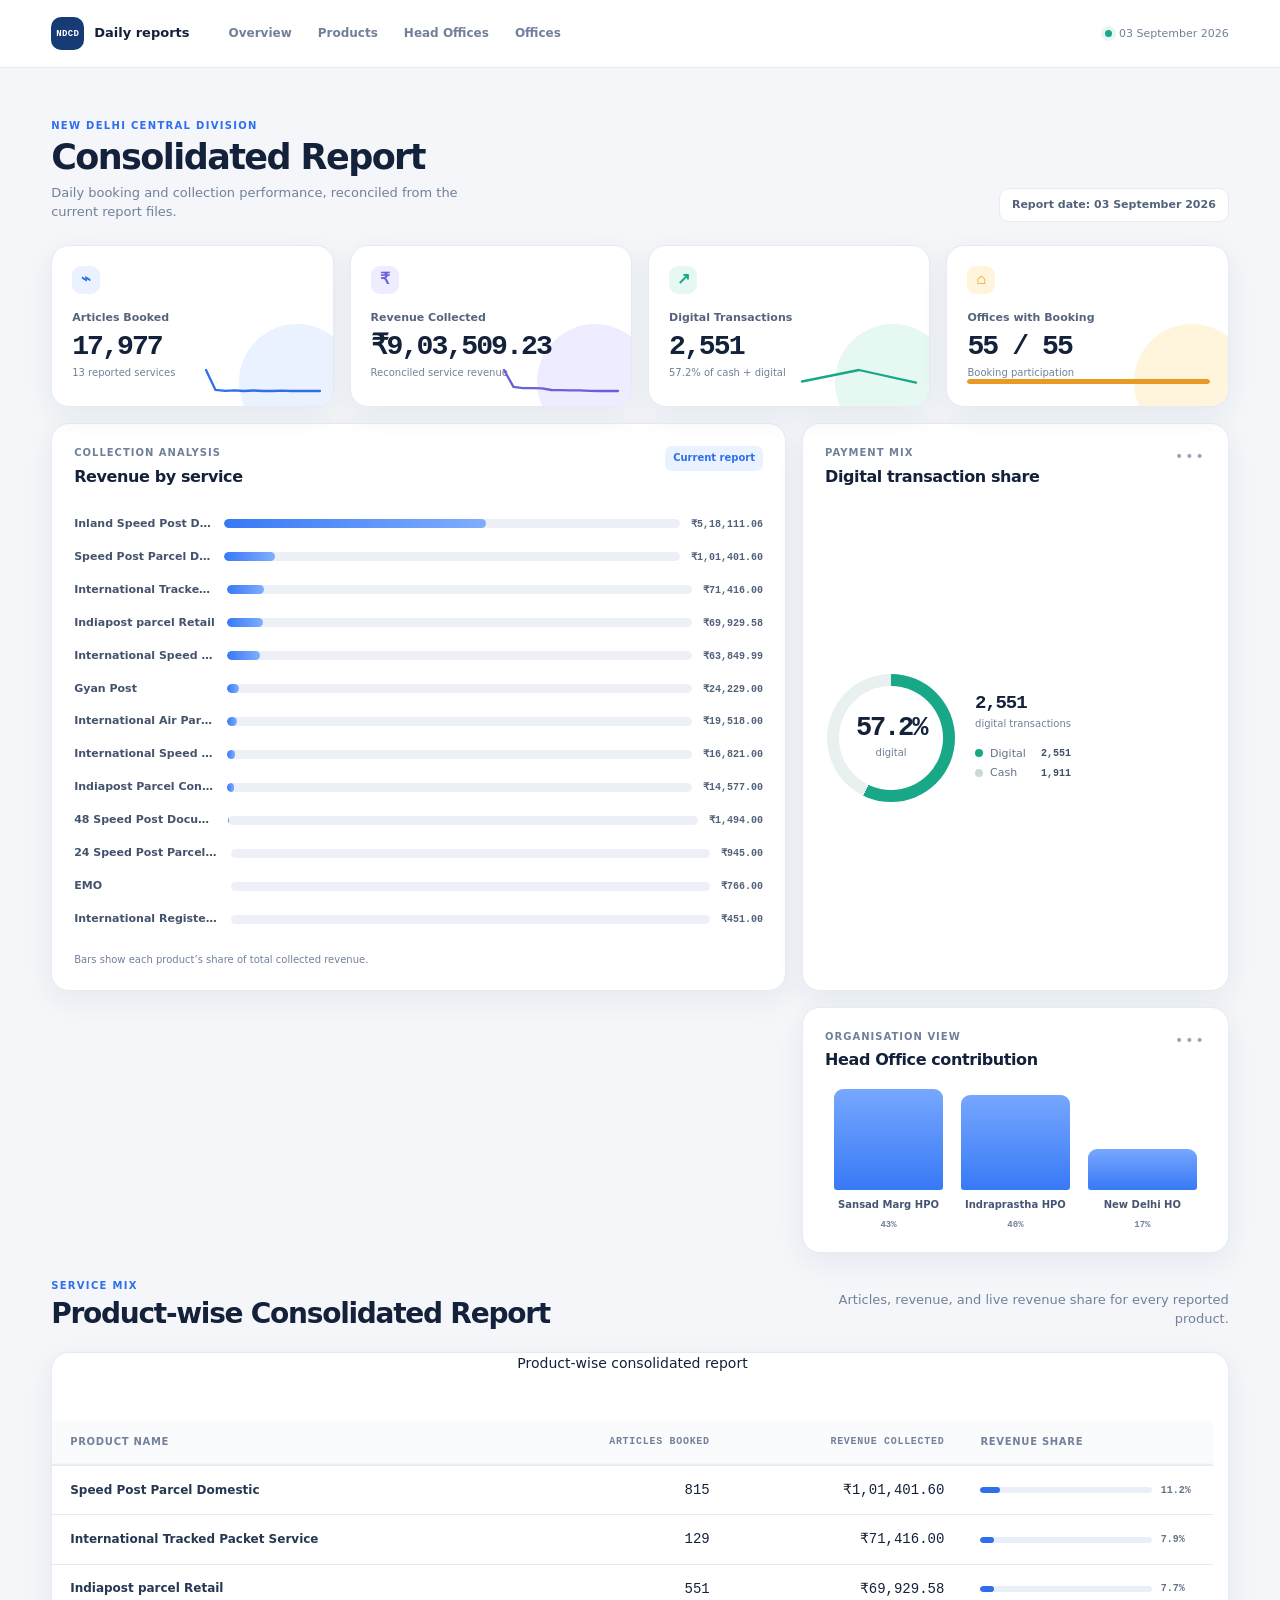
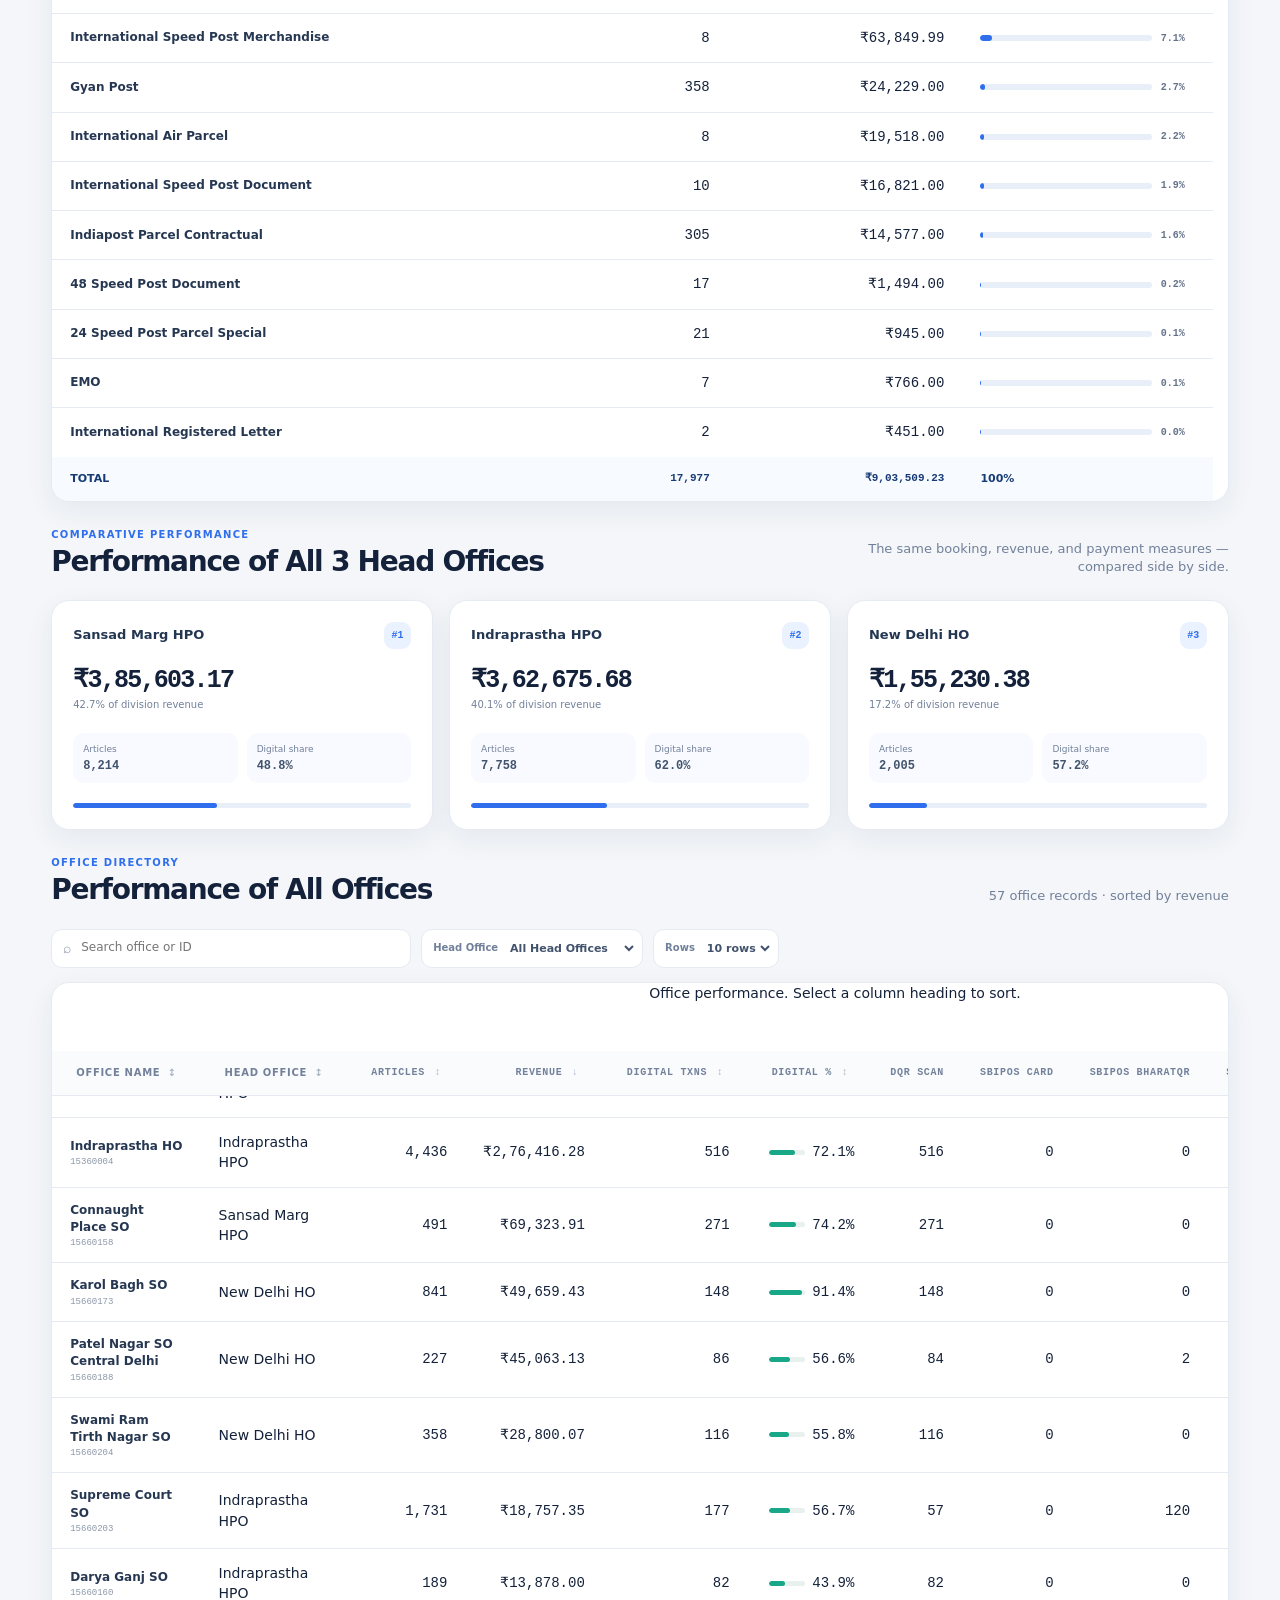
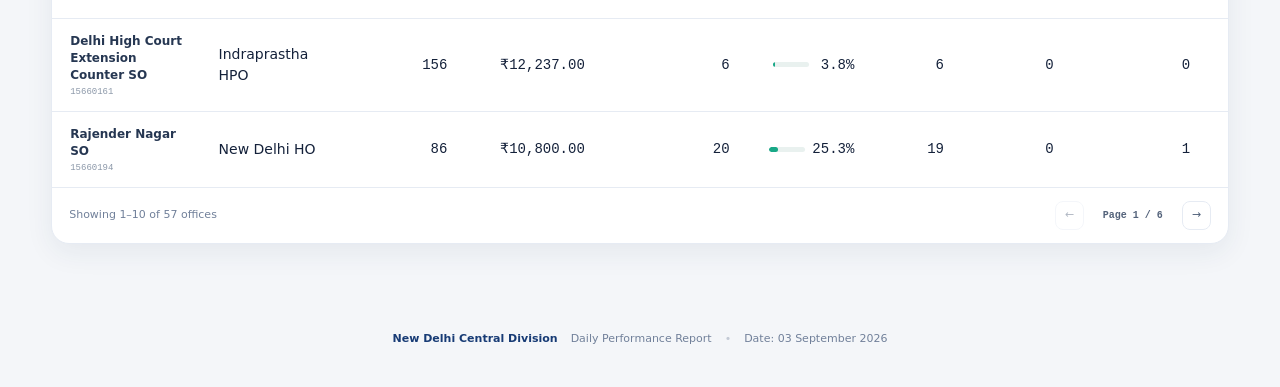
==== commit 43cfac22: "Add files via upload" ====
--- a/index.html
+++ b/index.html
@@ -1,67 +1,65 @@
 <!doctype html>
 <html lang="en">
 <head>
-  <meta charset="UTF-8" />
-  <meta name="viewport" content="width=device-width, initial-scale=1.0" />
-  <meta name="theme-color" content="#18243a" />
-  <title>India Post Pulse — New Delhi Central</title>
-  <link rel="stylesheet" href="styles.css" />
+  <meta charset="UTF-8">
+  <meta name="viewport" content="width=device-width,initial-scale=1.0">
+  <meta name="theme-color" content="#173b75">
+  <title>Daily Performance Report — New Delhi Central Division</title>
+  <link rel="stylesheet" href="styles.css">
 </head>
 <body>
-  <a class="skip-link" href="#head-offices">Skip to Head Office performance</a>
-  <aside class="rail" aria-label="Dashboard navigation">
-    <a class="brand" href="#overview"><span class="brand-seal" aria-hidden="true"><i></i><i></i><i></i></span><span><b>India Post</b><small>Pulse</small></span></a>
-    <nav><a href="#overview" class="active">Overview</a><a href="#products">Product revenue</a><a href="#digital">Digital performance</a><a href="#head-offices">Head offices</a><a href="#all-offices">All offices</a></nav>
-    <p class="rail-note"><b>New Delhi Central</b><span>Booking intelligence</span></p>
-  </aside>
-  <main>
-    <header class="masthead">
-      <p><span>India Post</span><i>/</i> New Delhi Central Division</p>
-      <button class="export" type="button" data-action="export" onclick="reportAction(this)">↓ Export current view</button>
-    </header>
+  <header class="app-header">
+    <a class="wordmark" href="#overview" aria-label="New Delhi Central Division report home"><span>NDCD</span><strong>Daily reports</strong></a>
+    <nav class="section-nav" aria-label="Report sections">
+      <a href="#overview">Overview</a><a href="#products">Products</a><a href="#head-offices">Head Offices</a><a href="#offices">Offices</a>
+    </nav>
+    <div class="report-stamp"><span class="online-dot" aria-hidden="true"></span><span id="header-date">Latest report</span></div>
+  </header>
 
-    <section class="hero" id="overview" aria-labelledby="hero-title">
-      <div class="route-art" aria-hidden="true"><i class="orbit a"></i><i class="orbit b"></i><i class="parcel p1"></i><i class="parcel p2"></i></div>
-      <div class="hero-intro"><p class="kicker"><span></span> Daily performance dashboard</p><h1 id="hero-title">The division’s<br><em>booking pulse.</em></h1><p>Booking, product earning, and payment performance for New Delhi Central — designed for quick decisions on a phone or at a desk.</p><div class="hero-meta"><span>New Delhi Central Division</span><i></i><span>03 September 2026 extract</span></div></div>
-      <div class="hero-kpis" aria-label="Consolidated key performance indicators">
-        <article><p>Total revenue</p><strong id="revenue-total">—</strong><small id="revenue-note">booking revenue plus EMO commission</small></article>
-        <article><p>Articles / transactions</p><strong id="article-total">—</strong><small>all available products</small></article>
-        <article><p>Office records represented</p><strong id="office-total">—</strong><small>55 booking offices + 2 EMO-only records</small></article>
+  <main class="dashboard">
+    <section class="report-section overview-section reveal" id="overview" aria-labelledby="overview-title">
+      <div class="section-heading">
+        <div><p class="eyebrow">New Delhi Central Division</p><h1 id="overview-title">Consolidated Report</h1><p class="section-copy">Daily booking and collection performance, reconciled from the current report files.</p></div>
+        <div class="date-chip" id="report-date">Report date —</div>
       </div>
-      <div class="hero-mix"><div class="hero-ring" id="hero-ring"><div><b id="digital-value-pct">—</b><span>digital<br>collection</span></div></div><p><span class="dot blue"></span><b id="digital-value">—</b> digital value</p><p><span class="dot orange"></span><b id="cash-value">—</b> cash value</p><small>Cash + digital payment value</small></div>
+
+      <div class="kpi-grid" aria-label="Division performance indicators">
+        <article class="kpi-card kpi-blue"><div class="kpi-icon" aria-hidden="true">⌁</div><p>Articles Booked</p><strong data-count="articles">—</strong><span id="articles-support">Across all reported services</span><svg class="sparkline" viewBox="0 0 114 30" aria-hidden="true"><path id="articles-spark"></path></svg></article>
+        <article class="kpi-card kpi-indigo"><div class="kpi-icon" aria-hidden="true">₹</div><p>Revenue Collected</p><strong data-count="revenue">—</strong><span id="revenue-support">Current report value</span><svg class="sparkline" viewBox="0 0 114 30" aria-hidden="true"><path id="revenue-spark"></path></svg></article>
+        <article class="kpi-card kpi-teal"><div class="kpi-icon" aria-hidden="true">↗</div><p>Digital Transactions</p><strong data-count="digital">—</strong><span id="digital-support">Of booking payment records</span><svg class="sparkline" viewBox="0 0 114 30" aria-hidden="true"><path id="digital-spark"></path></svg></article>
+        <article class="kpi-card kpi-amber"><div class="kpi-icon" aria-hidden="true">⌂</div><p>Offices with Booking</p><strong data-count="offices">—</strong><span id="offices-support">Booking participation</span><div class="micro-progress" aria-hidden="true"><i id="office-progress"></i></div></article>
+      </div>
+
+      <div class="overview-grid">
+        <article class="analytics-card revenue-card"><div class="card-heading"><div><p>Collection analysis</p><h2>Revenue by service</h2></div><span class="soft-badge">Current report</span></div><div class="revenue-chart" id="revenue-chart" aria-label="Revenue by service chart"></div><p class="chart-foot">Bars show each product’s share of total collected revenue.</p></article>
+        <article class="analytics-card digital-card"><div class="card-heading"><div><p>Payment mix</p><h2>Digital transaction share</h2></div><span class="more" aria-hidden="true">•••</span></div><div class="radial-wrap"><div class="radial" id="digital-radial"><span id="digital-percent">—</span><small>digital</small></div><div class="radial-copy"><strong id="digital-detail">—</strong><span>digital transactions</span><div class="key"><i class="key-digital"></i>Digital <b id="digital-key">—</b></div><div class="key"><i class="key-cash"></i>Cash <b id="cash-key">—</b></div></div></div></article>
+        <article class="analytics-card hpo-visual-card"><div class="card-heading"><div><p>Organisation view</p><h2>Head Office contribution</h2></div><span class="more" aria-hidden="true">•••</span></div><div id="hpo-mini-chart" class="hpo-mini-chart" aria-label="Revenue contribution by Head Office"></div></article>
+      </div>
     </section>
 
-    <section class="quick-signals" aria-label="Data-derived performance insights">
-      <article><span>₹</span><div><p>Revenue leader</p><strong id="revenue-leader">Loading</strong><small id="revenue-leader-detail">—</small></div></article>
-      <article><span>↗</span><div><p>Booking leader</p><strong id="article-leader">Loading</strong><small id="article-leader-detail">—</small></div></article>
-      <article class="digital-signal"><span>◎</span><div><p>Digital champion</p><strong id="digital-leader">Loading</strong><small id="digital-leader-detail">—</small></div></article>
+    <section class="report-section reveal" id="products" aria-labelledby="products-title">
+      <div class="section-heading compact"><div><p class="eyebrow">Service mix</p><h2 id="products-title">Product-wise Consolidated Report</h2></div><p class="section-copy">Articles, revenue, and live revenue share for every reported product.</p></div>
+      <div class="table-card"><div class="table-scroll"><table class="report-table product-table"><caption class="visually-hidden">Product-wise consolidated report</caption><thead><tr><th scope="col">Product name</th><th scope="col" class="numeric">Articles booked</th><th scope="col" class="numeric">Revenue collected</th><th scope="col">Revenue share</th></tr></thead><tbody id="product-body"></tbody><tfoot><tr><th scope="row">TOTAL</th><td class="numeric" id="product-total-articles">—</td><td class="numeric" id="product-total-revenue">—</td><td id="product-total-share">100%</td></tr></tfoot></table></div></div>
     </section>
 
-    <section class="section-heading" id="digital"><div><p class="kicker dark"><span></span> Payment posture</p><h2>Digital adoption, in clear view</h2></div><p>Digital performance is based on transaction counts, while the division ring shows the cash / digital collection value split.</p></section>
-    <section class="digital-grid">
-      <article class="split-card"><div class="card-heading"><div><span>01</span><h3>Digital versus cash</h3></div><button type="button" data-action="mix-info" onclick="reportAction(this)" aria-label="Explain the payment calculations">i</button></div><div class="split-main"><div class="value-ring" id="transaction-ring"><b id="digital-txn-pct">—</b><small>digital<br>transactions</small></div><div class="transaction-stat"><p>Digital transactions</p><strong id="digital-count">—</strong><small id="digital-count-detail">—</small><p>Cash transactions</p><strong id="cash-count">—</strong><small id="cash-count-detail">—</small></div></div><div class="value-bar"><i id="digital-bar"></i></div><div class="split-caption"><span><b id="cash-value-pct">—</b> cash collection share</span><span>Value basis</span></div></article>
-      <article class="champion-card"><div class="card-heading"><div><span>02</span><h3>Digital champions</h3></div><small>Share + volume</small></div><p class="card-copy">High digital shares are celebrated with their eligible transaction volume shown alongside.</p><div id="champion-list" class="champion-list"></div></article>
+    <section class="report-section reveal" id="head-offices" aria-labelledby="head-offices-title">
+      <div class="section-heading compact"><div><p class="eyebrow">Comparative performance</p><h2 id="head-offices-title">Performance of All 3 Head Offices</h2></div><p class="section-copy">The same booking, revenue, and payment measures — compared side by side.</p></div>
+      <div class="hpo-card-grid" id="hpo-cards" aria-live="polite"></div>
     </section>
 
-    <section class="section-heading" id="products"><div><p class="kicker dark"><span></span> Product revenue</p><h2>Which services earn the most today?</h2></div><p>Every booking product is shown with its article count and collected revenue. EMO contributes commission only.</p></section>
-    <section class="product-section">
-      <article class="product-highlight"><p class="kicker"><span></span> Top earning product</p><strong id="top-product-name">Loading</strong><div><b id="top-product-revenue">—</b><span id="top-product-share">—</span></div><p id="top-product-detail">—</p></article>
-      <div><div class="product-list" id="product-list" aria-label="Revenue by product and service"></div><button class="view-products" id="view-products" type="button" data-action="products" onclick="reportAction(this)" aria-expanded="false">View all products <span>↓</span></button></div>
-    </section>
-
-    <section class="section-heading" id="head-offices"><div><p class="kicker dark"><span></span> Head Office performance</p><h2>One division, three operating clusters</h2></div><p>Every office is assigned using the authoritative Head Office mapping supplied with this report.</p></section>
-    <section class="hpo-summary" id="hpo-summary" aria-label="Head Office performance summary"></section>
-
-    <section class="office-section" id="all-offices" aria-labelledby="offices-title">
-      <div class="office-head"><div><p class="kicker dark"><span></span> All offices</p><h2 id="offices-title">Office performance by Head Office</h2><p id="office-status" role="status">Preparing grouped office performance</p></div><label class="search"><span aria-hidden="true">⌕</span><span class="visually-hidden">Search offices</span><input id="office-search" type="search" placeholder="Search office or ID" autocomplete="off"><button type="button" data-action="clear-search" onclick="reportAction(this)" hidden aria-label="Clear office search">×</button></label></div>
-      <div class="sort-row"><span>Order offices by</span><button type="button" data-action="sort" data-key="revenue" onclick="reportAction(this)" class="active">Revenue <i>↓</i></button><button type="button" data-action="sort" data-key="articles" onclick="reportAction(this)">Articles <i>↕</i></button><button type="button" data-action="sort" data-key="digitalTxnPct" onclick="reportAction(this)">Digital % <i>↕</i></button></div>
-      <div id="office-groups" class="office-groups"></div>
-      <div id="empty-state" class="empty" hidden><b>No offices match that search.</b><span>Clear the search to return to all reporting office records.</span></div>
+    <section class="report-section reveal" id="offices" aria-labelledby="offices-title">
+      <div class="section-heading compact"><div><p class="eyebrow">Office directory</p><h2 id="offices-title">Performance of All Offices</h2></div><p class="section-copy" id="office-status" role="status">Loading office performance.</p></div>
+      <div class="directory-toolbar">
+        <label class="search-control"><span aria-hidden="true">⌕</span><input id="office-search" type="search" placeholder="Search office or ID" autocomplete="off" aria-label="Search offices"><button id="clear-search" type="button" aria-label="Clear office search" hidden>×</button></label>
+        <label class="select-control"><span>Head Office</span><select id="hpo-filter" aria-label="Filter by Head Office"><option value="">All Head Offices</option></select></label>
+        <label class="select-control"><span>Rows</span><select id="page-size" aria-label="Office rows per page"><option value="10">10 rows</option><option value="20">20 rows</option><option value="55">All rows</option></select></label>
+      </div>
+      <div class="table-card office-table-card"><div class="table-scroll"><table class="report-table office-table"><caption class="visually-hidden">Office performance. Select a column heading to sort.</caption><thead><tr><th scope="col"><button type="button" data-sort="office">Office name <i>↕</i></button></th><th scope="col"><button type="button" data-sort="headOffice">Head Office <i>↕</i></button></th><th scope="col" class="numeric"><button type="button" data-sort="articles">Articles <i>↕</i></button></th><th scope="col" class="numeric"><button type="button" data-sort="revenue">Revenue <i>↕</i></button></th><th scope="col" class="numeric"><button type="button" data-sort="digitalCount">Digital Txns <i>↕</i></button></th><th scope="col" class="numeric"><button type="button" data-sort="digitalTxnPct">Digital % <i>↕</i></button></th><th scope="col" class="numeric">DQR Scan</th><th scope="col" class="numeric">SBIPOS Card</th><th scope="col" class="numeric">SBIPOS BharatQR</th><th scope="col" class="numeric">SBIEPAY BharatQR</th><th scope="col" class="numeric">SBIEPAY UPI</th><th scope="col" class="numeric">SBIEPAY Debit Card</th></tr></thead><tbody id="office-body"></tbody></table></div><div class="table-footer"><span id="range-status">—</span><div class="pagination"><button id="previous-page" type="button" aria-label="Previous page">←</button><span id="page-status">—</span><button id="next-page" type="button" aria-label="Next page">→</button></div></div></div>
     </section>
   </main>
-  <nav class="mobile-nav" aria-label="Mobile dashboard navigation"><a href="#overview">Overview</a><a href="#products">Products</a><a href="#digital">Digital</a><a href="#head-offices">HPO</a><a href="#all-offices">Offices</a></nav>
-  <dialog id="office-dialog" aria-labelledby="office-dialog-title"><button type="button" class="close" data-action="close-office" onclick="reportAction(this)" aria-label="Close office detail">×</button><div id="office-dialog-content"></div></dialog>
-  <div id="toast" class="toast" role="status" aria-live="polite" hidden></div>
+  <footer class="report-footer"><strong>New Delhi Central Division</strong><span>Daily Performance Report</span><span id="footer-date">Date: —</span></footer>
+  <div class="data-tooltip" id="data-tooltip" role="tooltip" hidden></div>
+  <div id="load-error" class="load-error" role="alert" hidden>Report data could not be loaded. Refresh the page and try again.</div>
   <script src="app.js"></script>
 </body>
 </html>
--- a/styles.css
+++ b/styles.css
@@ -1 +1 @@
-:root{--ink:#18243a;--ink2:#243553;--red:#d8343f;--red2:#a9192d;--orange:#ef8a62;--paper:#fbf8f2;--cream:#f3eee4;--white:#fff;--line:#ded9cf;--text:#283044;--muted:#5f6876;--digital:#5076d0;--mint:#29795f;--shadow:0 14px 32px rgba(30,39,56,.08);--sans:Inter,ui-sans-serif,system-ui,-apple-system,BlinkMacSystemFont,"Segoe UI",sans-serif;--mono:"SFMono-Regular",Consolas,monospace}*{box-sizing:border-box}html{scroll-behavior:smooth}body{margin:0;background:var(--paper);color:var(--text);font:16px/1.5 var(--sans)}button,input{font:inherit}button{cursor:pointer}button:focus-visible,a:focus-visible,input:focus-visible{outline:3px solid #f6b34d;outline-offset:3px}.skip-link{position:fixed;z-index:100;top:-60px;left:16px;padding:10px 14px;background:var(--ink);color:#fff;text-decoration:none}.skip-link:focus{top:14px}.visually-hidden{position:absolute;width:1px;height:1px;overflow:hidden;clip-path:inset(50%);white-space:nowrap}.rail{display:none}main{padding-bottom:67px}.masthead{display:flex;align-items:center;justify-content:space-between;min-height:58px;padding:0 17px;border-bottom:1px solid var(--line);background:var(--paper)}.masthead p{margin:0;color:var(--muted);font-size:12px}.masthead p span{color:var(--ink);font-weight:800}.masthead p i{padding:0 4px;color:#aca399}.export{min-height:38px;border:0;border-radius:7px;padding:0 10px;background:var(--red);color:#fff;font-size:12px;font-weight:800;box-shadow:0 5px 14px rgba(190,30,48,.23);transition:.18s}.export:hover{background:var(--red2);transform:translateY(-1px)}.hero{position:relative;isolation:isolate;display:grid;gap:27px;overflow:hidden;padding:39px 20px 29px;background:var(--ink);color:#fff}.hero:before{position:absolute;z-index:-2;inset:0;background:radial-gradient(circle at 93% 10%,rgba(231,88,70,.57),transparent 30%),radial-gradient(circle at 22% 100%,rgba(240,158,77,.18),transparent 30%),linear-gradient(122deg,#142036,#213251)}.hero:after{position:absolute;z-index:-1;inset:0;background-image:linear-gradient(rgba(255,255,255,.035) 1px,transparent 1px),linear-gradient(90deg,rgba(255,255,255,.035) 1px,transparent 1px);background-size:25px 25px;content:""}.hero-intro{position:relative;max-width:500px}.kicker{display:flex;align-items:center;gap:7px;margin:0 0 10px;color:#ffc7a7;font-size:11px;font-weight:850;letter-spacing:.12em;text-transform:uppercase}.kicker span{width:20px;height:1px;background:currentColor}.kicker.dark{color:var(--red)}h1,h2,h3,p{margin:0}h1{font-size:clamp(43px,13vw,62px);letter-spacing:-.075em;line-height:.94}h1 em{color:#ffb373;font-style:normal}.hero-intro>p:not(.kicker){max-width:430px;margin-top:17px;color:#d5dce7;font-size:14px;line-height:1.65}.hero-meta{display:flex;align-items:center;flex-wrap:wrap;gap:8px;margin-top:20px;color:#bdc8d9;font-size:11px;font-weight:650}.hero-meta i{width:4px;height:4px;border-radius:50%;background:var(--orange)}.hero-kpis{display:grid;grid-template-columns:1fr 1fr;gap:1px;border:1px solid rgba(255,255,255,.14);background:rgba(255,255,255,.14)}.hero-kpis article{min-height:102px;padding:15px;background:rgba(20,32,54,.36)}.hero-kpis article:first-child{grid-column:span 2}.hero-kpis p{color:#c2cede;font-size:10px;font-weight:800;letter-spacing:.08em;text-transform:uppercase}.hero-kpis strong{display:block;margin-top:7px;color:#fff;font:25px/1 var(--mono);letter-spacing:-.06em}.hero-kpis article:first-child strong{font-size:34px}.hero-kpis small{display:block;margin-top:7px;color:#b6c2d3;font-size:10px}.hero-mix{display:grid;grid-template-columns:126px 1fr;align-items:center;column-gap:18px;row-gap:5px;padding-top:22px;border-top:1px solid rgba(255,255,255,.18)}.hero-ring,.value-ring{--progress:0;display:grid;place-items:center;border-radius:50%;background:conic-gradient(var(--digital) calc(var(--progress)*1%),rgba(255,255,255,.15) 0)}.hero-ring{grid-row:span 3;width:126px;height:126px;box-shadow:0 0 0 9px rgba(255,255,255,.04)}.hero-ring>div{display:grid;place-content:center;width:98px;height:98px;border-radius:50%;background:#20304c;text-align:center}.hero-ring b{font:24px/1 var(--mono)}.hero-ring span{margin-top:5px;color:#c6d0df;font-size:9px;line-height:1.2;text-transform:uppercase}.hero-mix p{display:flex;align-items:center;gap:7px;color:#dce4ed;font-size:12px}.hero-mix p b{margin-left:auto;color:#fff;font:12px var(--mono)}.hero-mix small{grid-column:2;color:#9facbf;font-size:10px}.dot{width:7px;height:7px;border-radius:50%}.blue{background:var(--digital)}.orange{background:var(--orange)}.route-art>*{position:absolute;pointer-events:none}.orbit{border:1px solid rgba(255,255,255,.13);border-radius:50%}.orbit.a{width:350px;height:350px;right:-170px;top:-150px}.orbit.b{width:260px;height:260px;right:-115px;bottom:-125px}.parcel{width:10px;height:10px;border-radius:2px;box-shadow:0 0 17px #ffc172}.p1{top:84px;right:62px;background:#ffc172;animation:parcel-a 7s ease-in-out infinite}.p2{right:160px;bottom:76px;background:#f16860;box-shadow:0 0 17px #f16860;animation:parcel-b 8s ease-in-out infinite}@keyframes parcel-a{50%{transform:translate(-15px,13px)}}@keyframes parcel-b{50%{transform:translate(14px,-12px)}}.quick-signals{display:grid;grid-template-columns:1fr;gap:1px;margin:0 15px;border:1px solid var(--line);background:var(--line);box-shadow:var(--shadow)}.quick-signals article{display:flex;align-items:center;gap:12px;min-width:0;padding:15px;background:#fff}.quick-signals article>span{display:grid;place-items:center;flex:0 0 35px;width:35px;height:35px;border-radius:50%;background:#f3f0ea;color:var(--red);font-size:16px;font-weight:850}.quick-signals .digital-signal>span{background:#eef2fe;color:var(--digital)}.quick-signals p{color:var(--muted);font-size:10px;font-weight:800;letter-spacing:.08em;text-transform:uppercase}.quick-signals strong,.quick-signals small{display:block;overflow:hidden;text-overflow:ellipsis;white-space:nowrap}.quick-signals strong{color:var(--ink);font-size:13px}.quick-signals small{margin-top:2px;color:var(--muted);font-size:11px}.section-heading{display:grid;gap:13px;padding:53px 20px 19px}.section-heading h2,.office-section h2{color:var(--ink);font-size:clamp(28px,8vw,38px);letter-spacing:-.06em;line-height:1.04}.section-heading>p{max-width:470px;color:var(--muted);font-size:13px;line-height:1.6}.digital-grid{display:grid;gap:13px;padding:0 20px}.split-card,.champion-card,.product-section>div,.hpo-card,.office-section{border:1px solid var(--line);background:#fff;box-shadow:var(--shadow)}.split-card,.champion-card{padding:20px}.card-heading{display:flex;align-items:start;justify-content:space-between;gap:12px}.card-heading>div{display:flex;align-items:center;gap:9px}.card-heading>div>span{color:var(--red);font:11px var(--mono)}h3{color:var(--ink);font-size:17px;letter-spacing:-.03em}.card-heading button{display:grid;place-items:center;width:26px;height:26px;border:1px solid var(--line);border-radius:50%;background:#fff;color:var(--muted);font-weight:800}.card-heading small{color:var(--muted);font-size:10px}.split-main{display:flex;align-items:center;gap:22px;margin:25px 0}.value-ring{position:relative;width:123px;height:123px;flex:0 0 123px;background:conic-gradient(var(--digital) calc(var(--progress)*1%),var(--orange) 0)}.value-ring:before{width:90px;height:90px;border-radius:50%;background:#fff;content:""}.value-ring b,.value-ring small{position:absolute}.value-ring b{font:23px/1 var(--mono);letter-spacing:-.06em}.value-ring small{margin-top:41px;color:var(--muted);font-size:9px;line-height:1.2;text-align:center;text-transform:uppercase}.transaction-stat{display:grid;gap:3px}.transaction-stat p{color:var(--muted);font-size:11px}.transaction-stat strong{color:var(--ink);font:21px/1 var(--mono);letter-spacing:-.05em}.transaction-stat small{margin-bottom:11px;color:var(--muted);font-size:10px}.value-bar{height:8px;background:var(--orange)}.value-bar i{display:block;width:0;height:100%;background:var(--digital);transition:width .8s cubic-bezier(.16,1,.3,1)}.split-caption{display:flex;justify-content:space-between;margin-top:7px;color:var(--muted);font-size:10px}.split-caption b{color:var(--orange)}.card-copy{margin:13px 0 15px;color:var(--muted);font-size:12px;line-height:1.5}.champion-list{display:grid;gap:3px}.champion{display:grid;grid-template-columns:23px minmax(0,1fr) 55px 37px;align-items:center;gap:8px;width:100%;min-height:40px;border:0;border-radius:5px;padding:4px;background:transparent;color:var(--text);text-align:left;transition:.15s}.champion:hover{background:#f2f5fe}.champion .rank{color:var(--muted);font:9px var(--mono)}.champion-name{overflow:hidden;font-size:11px;font-weight:750;text-overflow:ellipsis;white-space:nowrap}.champion-bar{height:5px;overflow:hidden;background:#e7ebf7}.champion-bar i{display:block;width:0;height:100%;background:var(--digital);transition:width .7s cubic-bezier(.16,1,.3,1)}.champion b{color:var(--digital);font:10px var(--mono);text-align:right}.champion small{grid-column:2/5;color:var(--muted);font-size:9px}.product-section{display:grid;gap:13px;padding:0 20px}.product-highlight{position:relative;overflow:hidden;min-height:205px;padding:22px;background:var(--red);color:#fff;box-shadow:var(--shadow)}.product-highlight:after{position:absolute;right:-55px;bottom:-84px;width:220px;height:220px;border:1px solid rgba(255,255,255,.3);border-radius:50%;box-shadow:0 0 0 26px rgba(255,255,255,.07);content:""}.product-highlight .kicker{color:#ffdbc7}.product-highlight>strong{position:relative;z-index:1;display:block;max-width:260px;font-size:22px;letter-spacing:-.04em;line-height:1.15}.product-highlight>div{position:relative;z-index:1;display:flex;align-items:baseline;gap:11px;margin-top:27px}.product-highlight>div b{font:27px/1 var(--mono);letter-spacing:-.06em}.product-highlight>div span{font-size:11px}.product-highlight>p:last-child{position:relative;z-index:1;margin-top:8px;color:#ffd8ce;font-size:11px}.product-section>div{padding:10px 15px 15px}.product-list{display:grid}.product-row{display:grid;grid-template-columns:24px minmax(0,1fr) auto;align-items:center;gap:8px;width:100%;border:0;border-bottom:1px solid #ede8df;padding:13px 0;background:transparent;color:var(--text);text-align:left}.product-row:hover strong{color:var(--red)}.product-rank{color:var(--muted);font:9px var(--mono)}.product-row strong,.product-row small{display:block}.product-row strong{overflow:hidden;font-size:12px;text-overflow:ellipsis;white-space:nowrap}.product-row small{margin-top:2px;color:var(--muted);font-size:10px}.product-row>b{color:var(--ink);font:11px var(--mono);text-align:right}.product-track{display:block;overflow:hidden;height:5px;margin-top:8px;background:#f1ece5}.product-track i{display:block;width:0;height:100%;background:var(--red);transition:width .75s cubic-bezier(.16,1,.3,1)}.view-products{width:100%;min-height:43px;margin-top:10px;border:0;background:transparent;color:var(--red);font-size:12px;font-weight:800}.hpo-summary{display:grid;gap:13px;padding:0 20px}.hpo-card{position:relative;overflow:hidden;padding:20px}.hpo-card:before{position:absolute;left:0;top:0;width:4px;height:100%;background:var(--red);content:""}.hpo-label{color:var(--muted);font-size:10px;font-weight:800;letter-spacing:.07em;text-transform:uppercase}.hpo-card h3{margin-top:4px;font-size:19px}.hpo-stats{display:grid;grid-template-columns:repeat(3,1fr);gap:7px;margin-top:18px}.hpo-stats span{min-width:0;padding:10px 6px;background:#faf8f3}.hpo-stats b,.hpo-stats small{display:block}.hpo-stats b{overflow:hidden;color:var(--ink);font:14px var(--mono);letter-spacing:-.04em;text-overflow:ellipsis}.hpo-stats small{margin-top:3px;color:var(--muted);font-size:9px}.hpo-digital b{color:var(--digital)}.hpo-foot{margin-top:14px;color:var(--muted);font-size:11px}.hpo-card a{display:inline-block;margin-top:13px;color:var(--red);font-size:12px;font-weight:800;text-decoration:none}.office-section{margin-top:53px;padding:28px 20px 76px;background:var(--cream);box-shadow:none}.office-head{display:grid;gap:18px}.office-head>div>p:last-child{margin-top:8px;color:var(--muted);font-size:12px}.search{display:flex;align-items:center;gap:7px;min-height:45px;border:1px solid #d2cbbf;background:#fff;padding:0 11px;color:var(--muted)}.search input{min-width:0;flex:1;border:0;outline:0;background:transparent;color:var(--text);font-size:14px}.search button{border:0;background:transparent;color:var(--muted);font-size:20px}.sort-row{display:flex;align-items:center;gap:6px;overflow:auto;margin-top:20px;padding-bottom:2px;scrollbar-width:none}.sort-row>span{flex:0 0 auto;color:var(--muted);font-size:11px}.sort-row button{flex:0 0 auto;border:1px solid #d2cbbf;border-radius:999px;padding:7px 9px;background:transparent;color:var(--muted);font-size:11px;font-weight:800}.sort-row button.active{border-color:var(--ink);background:var(--ink);color:#fff}.sort-row i{font-style:normal}.office-groups{display:grid;gap:10px;margin-top:17px}.office-group{border:1px solid #d4cdc1;background:#fff}.office-group summary{display:grid;grid-template-columns:24px minmax(0,1fr) auto;align-items:center;gap:7px;min-height:91px;padding:13px;list-style:none;cursor:pointer}.office-group summary::-webkit-details-marker{display:none}.group-chevron{color:var(--red);font-size:18px;transition:transform .2s}.office-group[open] .group-chevron{transform:rotate(180deg)}.office-group summary p{color:var(--muted);font-size:10px;font-weight:800;letter-spacing:.06em;text-transform:uppercase}.office-group summary h3{font-size:16px}.office-group summary small{display:block;margin-top:3px;color:var(--muted);font-size:10px}.office-group summary strong{color:var(--red);font-size:11px}.office-cards{display:grid;gap:8px;padding:0 10px 12px;animation:expand .24s ease-out}@keyframes expand{from{opacity:0;transform:translateY(-4px)}to{opacity:1;transform:none}}.office-card{padding:13px;border:1px solid #e6e1d8;background:#fff}.office-card.digital-good{border-left:4px solid var(--digital);background:#f9fbff}.office-open{position:relative;width:100%;border:0;padding:0 26px 0 0;background:transparent;color:var(--text);text-align:left}.office-open strong,.office-open small{display:block}.office-open strong{font-size:13px}.office-open small{margin-top:2px;color:var(--muted);font:10px var(--mono)}.office-arrow{position:absolute;right:3px;top:4px;color:var(--red);font-size:18px}.office-values{display:grid;grid-template-columns:1fr 1.2fr .8fr;gap:5px;margin-top:13px}.office-values span{min-width:0}.office-values small,.office-values b{display:block}.office-values small{color:var(--muted);font-size:9px;text-transform:uppercase}.office-values b{overflow:hidden;margin-top:3px;color:var(--ink);font:11px var(--mono);text-overflow:ellipsis;white-space:nowrap}.digital-stat b{color:var(--digital)}.office-mix{position:relative;height:5px;margin-top:11px;background:var(--orange)}.office-mix i{display:block;height:100%;background:var(--digital)}.office-mix small{display:block;margin-top:5px;color:var(--muted);font-size:9px}.empty{display:grid;gap:3px;padding:36px 15px;border:1px solid #d4cdc1;background:#fff;text-align:center}.empty b{color:var(--ink)}.empty span{color:var(--muted);font-size:12px}.mobile-nav{position:fixed;z-index:8;bottom:0;left:0;right:0;display:flex;justify-content:space-around;border-top:1px solid #d7d2c8;background:rgba(255,255,255,.97);box-shadow:0 -8px 22px rgba(25,33,48,.08);backdrop-filter:blur(7px)}.mobile-nav a{padding:11px 5px;color:var(--muted);font-size:10px;font-weight:800;text-decoration:none}.mobile-nav a:first-child{color:var(--red)}dialog{width:min(680px,calc(100vw - 30px));border:0;border-radius:11px;padding:25px;background:#fff;color:var(--text);box-shadow:0 24px 75px rgba(12,20,33,.4)}dialog::backdrop{background:rgba(15,25,43,.72);backdrop-filter:blur(3px)}.close{position:absolute;right:14px;top:14px;width:30px;height:30px;border:1px solid var(--line);border-radius:50%;background:#fff;color:var(--muted);font-size:19px}.dialog-sub{margin-top:5px;color:var(--muted);font:10px var(--mono)}.dialog-kpis{display:grid;grid-template-columns:1fr 1fr;gap:1px;margin-top:21px;background:var(--line)}.dialog-kpis span{padding:11px;background:#faf8f3}.dialog-kpis small,.dialog-kpis b{display:block}.dialog-kpis small{color:var(--muted);font-size:9px;text-transform:uppercase}.dialog-kpis b{margin-top:4px;color:var(--ink);font:14px var(--mono)}.dialog-kpis span:nth-child(3) b{color:var(--digital)}.dialog-mix{margin:20px 0}.dialog-mix p{display:flex;justify-content:space-between;color:var(--muted);font-size:10px}.dialog-mix i{display:block;height:8px;margin-top:7px;background:var(--orange)}.dialog-mix b{display:block;height:100%;background:var(--digital)}.dialog-products{display:grid;gap:8px;margin:11px 0 0;padding:0;list-style:none}.dialog-products li{display:flex;justify-content:space-between;gap:11px;padding:8px 0;border-top:1px solid var(--line);color:var(--muted);font-size:10px}.dialog-products b{color:var(--ink);font:10px var(--mono);white-space:nowrap}.toast{position:fixed;z-index:11;bottom:68px;right:15px;left:15px;padding:12px;background:var(--ink);color:#fff;box-shadow:var(--shadow);font-size:12px}.toast.show{animation:toast .2s ease-out}@keyframes toast{from{transform:translateY(8px);opacity:0}to{transform:none;opacity:1}}@media(min-width:720px){body{font-size:15px}.mobile-nav{display:none}main{margin-left:230px;padding-bottom:0}.rail{position:fixed;z-index:9;inset:0 auto 0 0;display:flex;flex-direction:column;width:230px;padding:28px 16px;background:var(--ink)}.brand{display:flex;align-items:center;gap:10px;padding:3px 9px;color:#fff;text-decoration:none}.brand-seal{display:grid;gap:3px;width:29px;transform:skewY(-16deg)}.brand-seal i{height:6px;background:#ef5e57}.brand-seal i:nth-child(2){width:22px;background:#f38b61}.brand-seal i:nth-child(3){width:15px;background:#f6bb70}.brand b,.brand small{display:block;line-height:1}.brand b{font-size:16px}.brand small{margin-top:4px;color:#aebbd0;font-size:10px;letter-spacing:.1em;text-transform:uppercase}.rail nav{display:grid;gap:4px;margin-top:48px}.rail nav a{border-radius:7px;padding:10px;color:#acb9ce;font-size:12px;font-weight:700;text-decoration:none}.rail nav a:hover,.rail nav .active{background:rgba(255,255,255,.09);color:#fff}.rail-note{margin-top:auto;padding:16px 8px 0;border-top:1px solid rgba(255,255,255,.12);color:#9eabc0;font-size:10px}.rail-note b,.rail-note span{display:block}.rail-note b{color:#fff}.rail-note span{margin-top:3px}.masthead{min-height:70px;padding:0 34px}.hero{grid-template-columns:minmax(330px,1.15fr) minmax(280px,.85fr);padding:66px 48px}.hero-mix{grid-column:2;grid-row:1/3;align-self:end}.hero-kpis{grid-column:1}.quick-signals{grid-template-columns:repeat(3,1fr);margin:0 32px}.quick-signals article{min-height:80px}.section-heading{display:flex;align-items:end;justify-content:space-between;gap:30px;padding:70px 48px 24px}.digital-grid{grid-template-columns:1fr 1fr;padding:0 48px}.product-section{grid-template-columns:.78fr 1.22fr;padding:0 48px}.hpo-summary{grid-template-columns:repeat(3,1fr);padding:0 48px}.office-section{margin-top:70px;padding:37px 48px 50px}.office-head{grid-template-columns:1fr 280px;align-items:end}.office-cards{grid-template-columns:repeat(2,1fr)}.toast{right:24px;left:auto;bottom:22px;max-width:330px}}@media(min-width:1100px){.hero{grid-template-columns:1.1fr .8fr .65fr;min-height:440px}.hero-mix{grid-column:3;grid-row:auto;align-self:center;border-left:1px solid rgba(255,255,255,.15);border-top:0;padding:0 0 0 35px}.hero-kpis{grid-column:2;align-self:end}.hero-ring{width:155px;height:155px}.hero-ring>div{width:122px;height:122px}.hero-mix{grid-template-columns:155px 1fr}.product-highlight{min-height:100%}.office-cards{grid-template-columns:repeat(3,1fr)}}@media(prefers-reduced-motion:reduce){*,*::before,*::after{scroll-behavior:auto!important;animation-duration:.01ms!important;animation-iteration-count:1!important;transition-duration:.01ms!important}}
+:root{--ink:#14213a;--muted:#71809a;--line:#e6ebf3;--canvas:#f4f6f9;--surface:#fff;--blue:#2f6fed;--blue-soft:#eaf1ff;--navy:#173b75;--teal:#18a887;--teal-soft:#e5f8f2;--amber:#e89a24;--amber-soft:#fff4dc;--red:#cb3e48;--radius:18px;--shadow:0 9px 28px rgba(27,51,89,.07);--font:Inter,ui-sans-serif,system-ui,-apple-system,"Segoe UI",sans-serif;--mono:"SFMono-Regular",Consolas,"Liberation Mono",monospace}*{box-sizing:border-box}html{scroll-behavior:smooth;scrollbar-color:#b6c1d0 var(--canvas);scrollbar-width:thin}body{margin:0;background:var(--canvas);color:var(--ink);font:14px/1.45 var(--font)}body::-webkit-scrollbar{height:11px;width:11px}body::-webkit-scrollbar-track{background:var(--canvas)}body::-webkit-scrollbar-thumb{background:#b6c1d0;border:3px solid var(--canvas);border-radius:9px}button,input,select{font:inherit}button{cursor:pointer}button:focus-visible,input:focus-visible,select:focus-visible,a:focus-visible{outline:3px solid rgba(47,111,237,.34);outline-offset:2px}.app-header{position:sticky;top:0;z-index:10;display:flex;align-items:center;gap:28px;min-height:68px;padding:0 clamp(18px,4vw,58px);border-bottom:1px solid var(--line);background:rgba(255,255,255,.92);backdrop-filter:blur(14px)}.wordmark{display:flex;align-items:center;gap:10px;color:var(--ink);font-size:13px;text-decoration:none;white-space:nowrap}.wordmark span{display:grid;place-items:center;width:33px;height:33px;border-radius:10px;background:var(--navy);color:#fff;font:800 9px var(--mono);letter-spacing:.04em}.wordmark strong{font-weight:750}.section-nav{display:flex;align-self:stretch;align-items:center;gap:4px;margin-right:auto}.section-nav a{position:relative;display:grid;place-items:center;height:100%;padding:0 11px;color:var(--muted);font-size:12px;font-weight:650;text-decoration:none}.section-nav a:hover,.section-nav a:focus-visible{color:var(--blue)}.section-nav a:hover:after{position:absolute;right:11px;bottom:0;left:11px;height:2px;background:var(--blue);content:""}.report-stamp{display:flex;align-items:center;gap:7px;color:var(--muted);font-size:11px;white-space:nowrap}.online-dot{width:7px;height:7px;border-radius:50%;background:var(--teal);box-shadow:0 0 0 4px rgba(24,168,135,.1)}.dashboard{width:min(1440px,100%);margin:0 auto;padding:clamp(22px,4vw,54px)}.report-section{margin-bottom:26px;scroll-margin-top:86px}.section-heading{display:flex;align-items:flex-end;justify-content:space-between;gap:24px;margin-bottom:23px}.section-heading.compact{align-items:end}.eyebrow{margin:0 0 5px;color:var(--blue);font-size:10px;font-weight:800;letter-spacing:.13em;text-transform:uppercase}.section-heading h1,.section-heading h2{margin:0;color:var(--ink);font-size:clamp(24px,3vw,35px);letter-spacing:-.045em;line-height:1.08}.section-heading h2{font-size:clamp(21px,2.5vw,28px)}.section-copy{max-width:430px;margin:8px 0 0;color:var(--muted);font-size:13px}.compact .section-copy{margin:0;text-align:right}.date-chip{display:inline-flex;align-items:center;min-height:34px;padding:0 12px;border:1px solid var(--line);border-radius:10px;background:#fff;color:#53627b;font-size:11px;font-weight:700;white-space:nowrap}.kpi-grid{display:grid;grid-template-columns:repeat(4,minmax(0,1fr));gap:16px;margin-bottom:16px}.kpi-card,.analytics-card,.table-card,.hpo-card{border:1px solid var(--line);border-radius:var(--radius);background:var(--surface);box-shadow:var(--shadow)}.kpi-card{position:relative;min-height:162px;padding:20px;overflow:hidden;transition:transform .22s ease,box-shadow .22s ease,border-color .22s ease}.kpi-card:hover{z-index:1;transform:translateY(-4px);border-color:#d8e2f2;box-shadow:0 16px 34px rgba(27,51,89,.12)}.kpi-card:before{position:absolute;right:-22px;bottom:-34px;width:116px;height:116px;border-radius:50%;background:var(--kpi-soft);content:""}.kpi-blue{--kpi:var(--blue);--kpi-soft:var(--blue-soft)}.kpi-indigo{--kpi:#6a61d8;--kpi-soft:#eeecff}.kpi-teal{--kpi:var(--teal);--kpi-soft:var(--teal-soft)}.kpi-amber{--kpi:var(--amber);--kpi-soft:var(--amber-soft)}.kpi-icon{display:grid;place-items:center;width:28px;height:28px;margin-bottom:16px;border-radius:9px;background:var(--kpi-soft);color:var(--kpi);font:800 16px/1 var(--mono)}.kpi-card p{margin:0;color:#55647e;font-size:11px;font-weight:750}.kpi-card strong{position:relative;z-index:1;display:block;margin:7px 0 5px;color:var(--ink);font:800 clamp(21px,2.2vw,29px)/1 var(--mono);letter-spacing:-.07em;white-space:nowrap}.kpi-card span{display:block;color:var(--muted);font-size:10px}.sparkline{position:absolute;right:13px;bottom:11px;width:114px;height:30px;fill:none;overflow:visible}.sparkline path{stroke:var(--kpi);stroke-width:2.3;stroke-linecap:round;stroke-linejoin:round;stroke-dasharray:240;stroke-dashoffset:240;animation:draw .9s .45s ease forwards}.micro-progress{position:absolute;right:18px;bottom:22px;left:20px;height:5px;overflow:hidden;border-radius:999px;background:var(--kpi-soft)}.micro-progress i{display:block;width:0;height:100%;border-radius:inherit;background:var(--kpi);transition:width 1s .45s cubic-bezier(.2,.8,.2,1)}.overview-grid{display:grid;grid-template-columns:minmax(0,1.55fr) minmax(290px,.9fr);gap:16px}.analytics-card{min-height:294px;padding:22px}.card-heading{display:flex;align-items:flex-start;justify-content:space-between;gap:12px}.card-heading p{margin:0 0 4px;color:var(--muted);font-size:10px;font-weight:800;letter-spacing:.1em;text-transform:uppercase}.card-heading h2{margin:0;font-size:16px;letter-spacing:-.025em}.soft-badge{display:inline-flex;padding:5px 8px;border-radius:7px;background:var(--blue-soft);color:var(--blue);font-size:10px;font-weight:750}.more{color:#9aa7b9;letter-spacing:2px}.revenue-chart{display:grid;gap:17px;margin-top:28px}.metric-row{display:grid;grid-template-columns:minmax(92px,.7fr) minmax(120px,2.3fr) max-content;align-items:center;gap:11px}.metric-label{overflow:hidden;color:#44536c;font-size:11px;font-weight:700;text-overflow:ellipsis;white-space:nowrap}.metric-track{height:9px;overflow:hidden;border-radius:99px;background:#edf1f7}.metric-track i{display:block;width:0;height:100%;border-radius:inherit;background:linear-gradient(90deg,#3779f5,#80adff);transition:width .9s cubic-bezier(.2,.8,.2,1)}.metric-value{color:#52617a;font:700 10px var(--mono)}.chart-foot{margin:26px 0 0;color:var(--muted);font-size:10px}.digital-card{display:flex;flex-direction:column}.radial-wrap{display:flex;align-items:center;gap:20px;flex:1;padding:20px 2px 0}.radial{--progress:0%;position:relative;display:grid;place-content:center;width:128px;aspect-ratio:1;flex:0 0 128px;border-radius:50%;background:conic-gradient(var(--teal) var(--progress),#e8f1ef 0)}.radial:after{position:absolute;inset:12px;border-radius:inherit;background:#fff;content:""}.radial span,.radial small{z-index:1;text-align:center}.radial span{font:800 27px/1 var(--mono);letter-spacing:-.08em}.radial small{margin-top:4px;color:var(--muted);font-size:10px}.radial-copy{display:grid;gap:4px;align-content:center}.radial-copy>strong{font:800 19px/1 var(--mono);letter-spacing:-.06em}.radial-copy>span{margin-bottom:10px;color:var(--muted);font-size:10px}.key{display:grid;grid-template-columns:9px 1fr auto;align-items:center;gap:6px;color:#64728a;font-size:11px}.key i{width:8px;height:8px;border-radius:50%}.key-digital{background:var(--teal)}.key-cash{background:#c9d9d4}.key b{color:#405067;font:700 10px var(--mono)}.hpo-visual-card{min-height:0;grid-column:2}.hpo-mini-chart{display:grid;grid-template-columns:repeat(3,1fr);align-items:end;gap:18px;height:159px;padding:18px 9px 0}.hpo-mini{display:grid;grid-template-rows:1fr auto auto;gap:8px;min-width:0;height:100%;text-align:center}.hpo-mini i{display:block;align-self:end;height:0;border-radius:9px 9px 3px 3px;background:linear-gradient(180deg,#77a7ff,#3779f5);transition:height .9s cubic-bezier(.2,.8,.2,1)}.hpo-mini strong{overflow:hidden;color:#465671;font-size:10px;text-overflow:ellipsis;white-space:nowrap}.hpo-mini span{color:var(--muted);font:700 9px var(--mono)}.table-card{overflow:hidden}.table-scroll{overflow:auto;scrollbar-gutter:stable}.report-table{width:100%;min-width:720px;border-collapse:separate;border-spacing:0}.report-table th,.report-table td{padding:14px 18px;border-bottom:1px solid var(--line);text-align:left}.report-table thead th{position:sticky;top:68px;z-index:2;background:#f9fbfd;color:#73819a;font-size:10px;font-weight:800;letter-spacing:.07em;text-transform:uppercase;white-space:nowrap}.report-table tbody th{color:#263752;font-size:12px;font-weight:760}.report-table tbody tr{transition:background .18s ease,transform .18s ease}.report-table tbody tr:hover{background:#f6f9ff}.report-table tbody tr:last-child>*{border-bottom:0}.report-table tfoot{background:#f7faff}.report-table tfoot th,.report-table tfoot td{border-bottom:0;color:#173b75;font-size:11px;font-weight:850}.numeric{text-align:right!important;font-family:var(--mono);font-variant-numeric:tabular-nums;white-space:nowrap}.share-cell{min-width:160px}.share-display{display:grid;grid-template-columns:1fr 34px;align-items:center;gap:9px}.share-track{height:6px;overflow:hidden;border-radius:999px;background:#e9eff8}.share-track i{display:block;width:0;height:100%;border-radius:inherit;background:var(--blue);transition:width .85s ease}.share-display b{color:#64728a;font:700 10px var(--mono)}.hpo-card-grid{display:grid;grid-template-columns:repeat(3,minmax(0,1fr));gap:16px}.hpo-card{padding:21px;transition:transform .22s ease,box-shadow .22s ease}.hpo-card:hover{transform:translateY(-4px);box-shadow:0 16px 34px rgba(27,51,89,.12)}.hpo-card-top{display:flex;align-items:center;justify-content:space-between;gap:12px;margin-bottom:19px}.hpo-card-top strong{color:#243752;font-size:13px}.rank-badge{display:grid;place-items:center;width:27px;height:27px;border-radius:9px;background:var(--blue-soft);color:var(--blue);font:800 10px var(--mono)}.hpo-revenue{margin:0;color:var(--ink);font:800 25px/1 var(--mono);letter-spacing:-.07em}.hpo-label{display:block;margin-top:5px;color:var(--muted);font-size:10px}.hpo-stats{display:grid;grid-template-columns:1fr 1fr;gap:9px;margin:20px 0}.hpo-stats div{padding:10px;border-radius:11px;background:#f8faff}.hpo-stats span{display:block;color:var(--muted);font-size:9px}.hpo-stats b{display:block;margin-top:3px;color:#42536d;font:750 12px var(--mono)}.hpo-progress{height:5px;overflow:hidden;border-radius:99px;background:#e9eff8}.hpo-progress i{display:block;width:0;height:100%;border-radius:inherit;background:var(--blue);transition:width 1s ease}.directory-toolbar{display:flex;align-items:center;gap:10px;margin-bottom:14px}.search-control{display:flex;align-items:center;gap:8px;min-width:0;flex:1;max-width:360px;height:39px;padding:0 11px;border:1px solid var(--line);border-radius:11px;background:#fff;color:#8491a4;transition:border-color .2s,box-shadow .2s}.search-control:focus-within{border-color:#92b6f6;box-shadow:0 0 0 3px rgba(47,111,237,.1)}.search-control input{width:100%;min-width:0;border:0;outline:0;background:transparent;color:var(--ink);font-size:12px}.search-control button{width:20px;height:20px;border:0;border-radius:5px;background:#eaf1ff;color:var(--blue);font-size:16px;line-height:1}.select-control{display:flex;align-items:center;gap:8px;height:39px;padding:0 5px 0 11px;border:1px solid var(--line);border-radius:11px;background:#fff;color:var(--muted);font-size:10px;font-weight:700;white-space:nowrap}.select-control select{max-width:140px;border:0;outline:0;background:transparent;color:#42536d;font-size:11px;font-weight:700}.office-table{min-width:1510px}.office-table button{border:0;background:transparent;color:inherit;font:inherit;font-weight:800;letter-spacing:inherit;text-transform:inherit;white-space:nowrap}.office-table button:hover{color:var(--blue)}.office-table button i{margin-left:3px;color:#a8b4c4;font-style:normal}.office-table small{display:block;margin-top:2px;color:#8b97a8;font:9px var(--mono)}.performance-meter{display:flex;align-items:center;justify-content:flex-end;gap:7px}.performance-meter i{display:block;width:36px;height:5px;overflow:hidden;border-radius:999px;background:#e9f1ef}.performance-meter i b{display:block;width:var(--meter);height:100%;border-radius:inherit;background:var(--teal)}.performance-meter span{min-width:38px;text-align:right}.table-footer{display:flex;align-items:center;justify-content:space-between;gap:10px;min-height:56px;padding:0 17px;border-top:1px solid var(--line);color:var(--muted);font-size:11px}.pagination{display:flex;align-items:center;gap:10px}.pagination button{display:grid;place-items:center;width:29px;height:29px;border:1px solid var(--line);border-radius:8px;background:#fff;color:#50617a;transition:border-color .18s,background .18s}.pagination button:hover:not(:disabled){border-color:#9cbdf6;background:var(--blue-soft);color:var(--blue)}.pagination button:disabled{cursor:not-allowed;opacity:.45}.pagination span{min-width:78px;text-align:center;color:#53627a;font:700 10px var(--mono)}.report-footer{display:flex;justify-content:center;gap:13px;padding:10px 20px 40px;color:var(--muted);font-size:11px}.report-footer strong{color:var(--navy)}.report-footer span+span:before{margin-right:13px;color:#c3cad5;content:"•"}.data-tooltip{position:fixed;z-index:20;max-width:220px;padding:8px 10px;border-radius:8px;background:#172b4d;color:#fff;font-size:10px;box-shadow:0 12px 30px rgba(15,29,57,.2);pointer-events:none}.load-error{position:fixed;z-index:30;right:20px;bottom:20px;left:20px;max-width:510px;margin:auto;padding:14px 17px;border:1px solid #f0c8cd;border-left:4px solid var(--red);border-radius:12px;background:#fff;color:#7b1d29;box-shadow:var(--shadow)}.reveal{opacity:0;transform:translateY(14px)}.reveal.visible{opacity:1;transform:none;transition:opacity .58s ease,transform .58s ease}@keyframes draw{to{stroke-dashoffset:0}}@media(max-width:1040px){.kpi-grid{grid-template-columns:repeat(2,minmax(0,1fr))}.overview-grid{grid-template-columns:1fr}.hpo-visual-card{grid-column:auto}.analytics-card{min-height:260px}.hpo-mini-chart{height:125px}.hpo-card-grid{grid-template-columns:1fr}.hpo-card{display:grid;grid-template-columns:1fr 1fr;gap:0 30px}.hpo-card-top,.hpo-revenue,.hpo-label,.hpo-progress{grid-column:1}.hpo-stats{grid-column:2;grid-row:1/4;margin:0;align-self:center}.hpo-progress{align-self:end}.section-nav{display:none}}@media(max-width:680px){.app-header{min-height:59px;padding:0 17px}.wordmark strong,.report-stamp{display:none}.dashboard{padding:23px 14px}.section-heading,.section-heading.compact{align-items:flex-start;flex-direction:column;gap:8px;margin-bottom:17px}.compact .section-copy{margin:0;text-align:left}.section-heading h1{font-size:28px}.kpi-grid{gap:10px}.kpi-card{min-height:147px;padding:15px}.kpi-card p{font-size:10px}.kpi-card strong{font-size:19px}.kpi-card span{max-width:110px;font-size:9px}.kpi-icon{margin-bottom:12px}.overview-grid{gap:10px}.analytics-card{min-height:0;padding:17px;border-radius:14px}.radial-wrap{gap:14px}.radial{width:110px;flex-basis:110px}.radial span{font-size:22px}.directory-toolbar{align-items:stretch;flex-wrap:wrap}.search-control{flex-basis:100%;max-width:none}.select-control{flex:1}.select-control select{width:100%;max-width:none}.hpo-card{display:block}.hpo-stats{margin:17px 0}.report-table thead th{top:59px}.table-footer{padding:0 12px}.report-footer{flex-direction:column;gap:3px;text-align:center}.report-footer span+span:before{display:none}.date-chip{min-height:30px}.reveal{opacity:1;transform:none}}@media(prefers-reduced-motion:reduce){html{scroll-behavior:auto}.reveal{opacity:1;transform:none}.reveal.visible{transition:none}.sparkline path{animation:none;stroke-dashoffset:0}.kpi-card,.hpo-card,.report-table tbody tr,.metric-track i,.hpo-mini i,.hpo-progress i,.micro-progress i,.share-track i{transition:none}}
